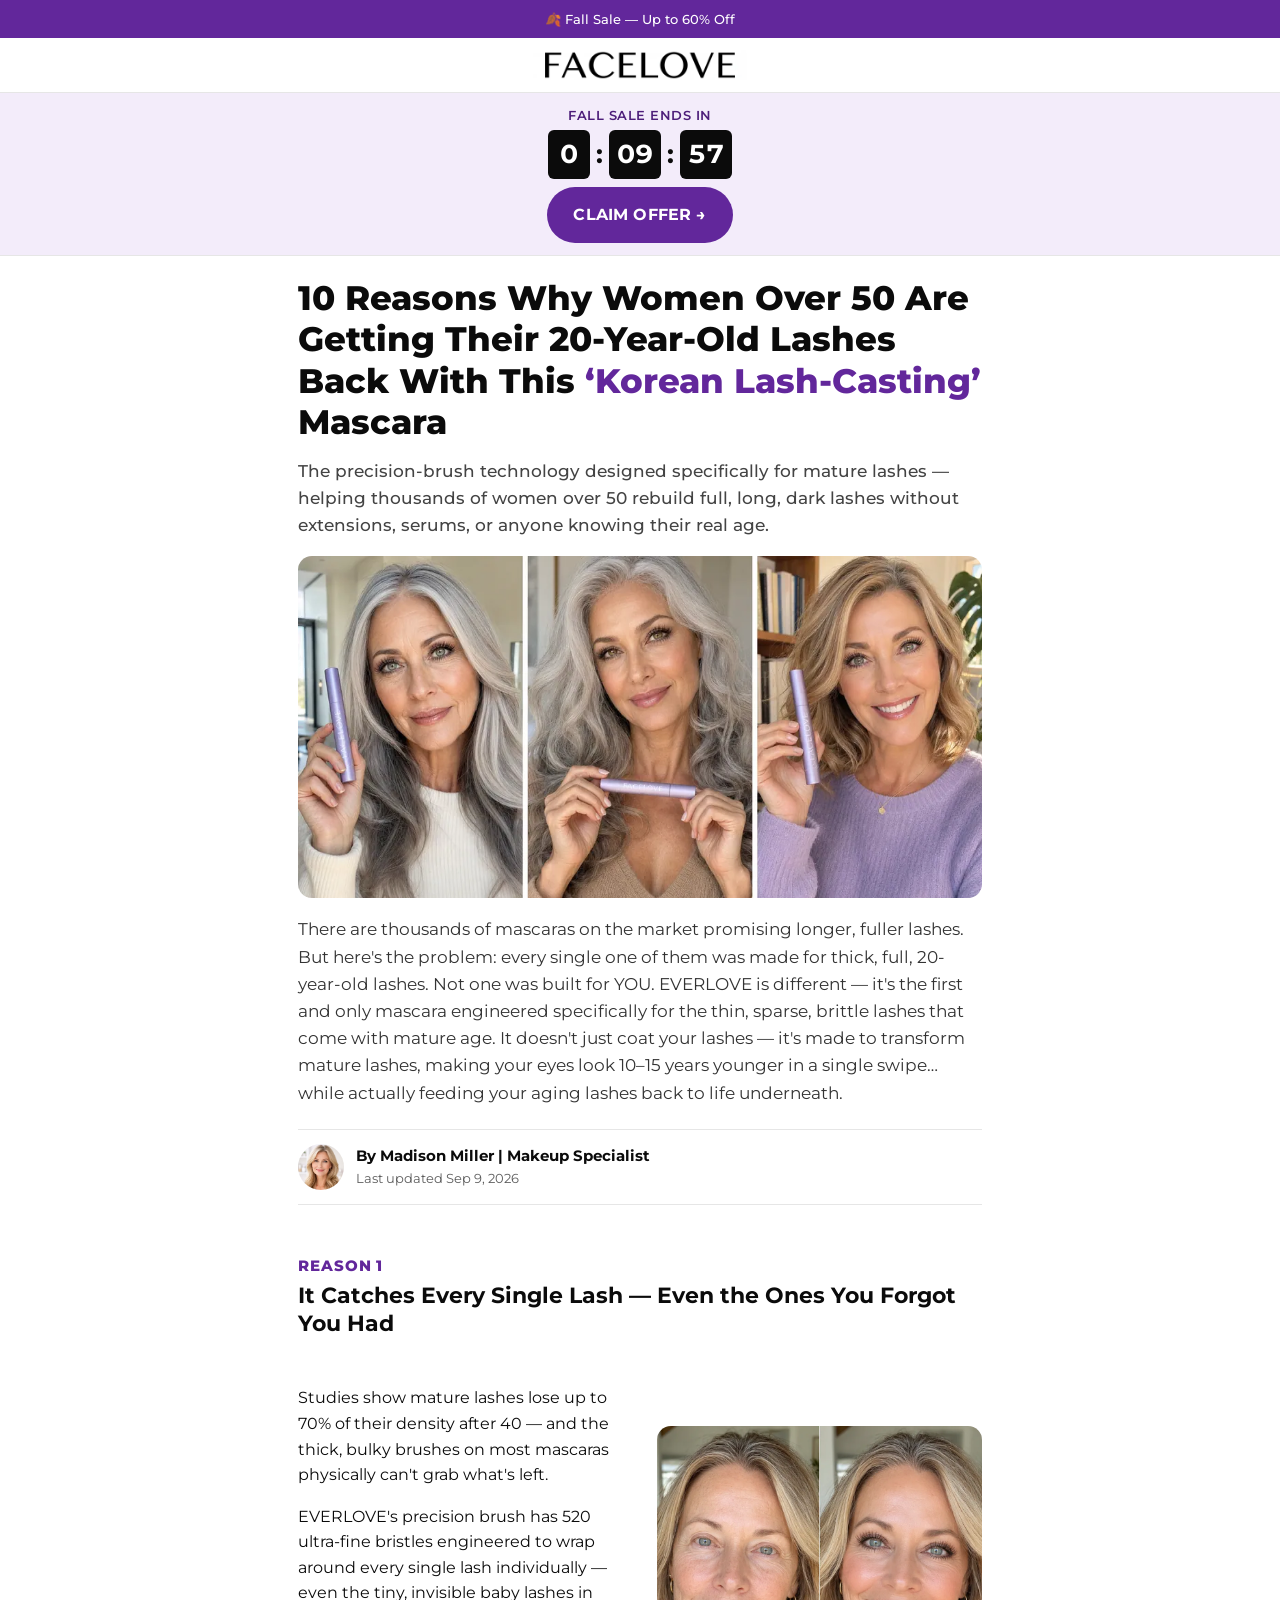
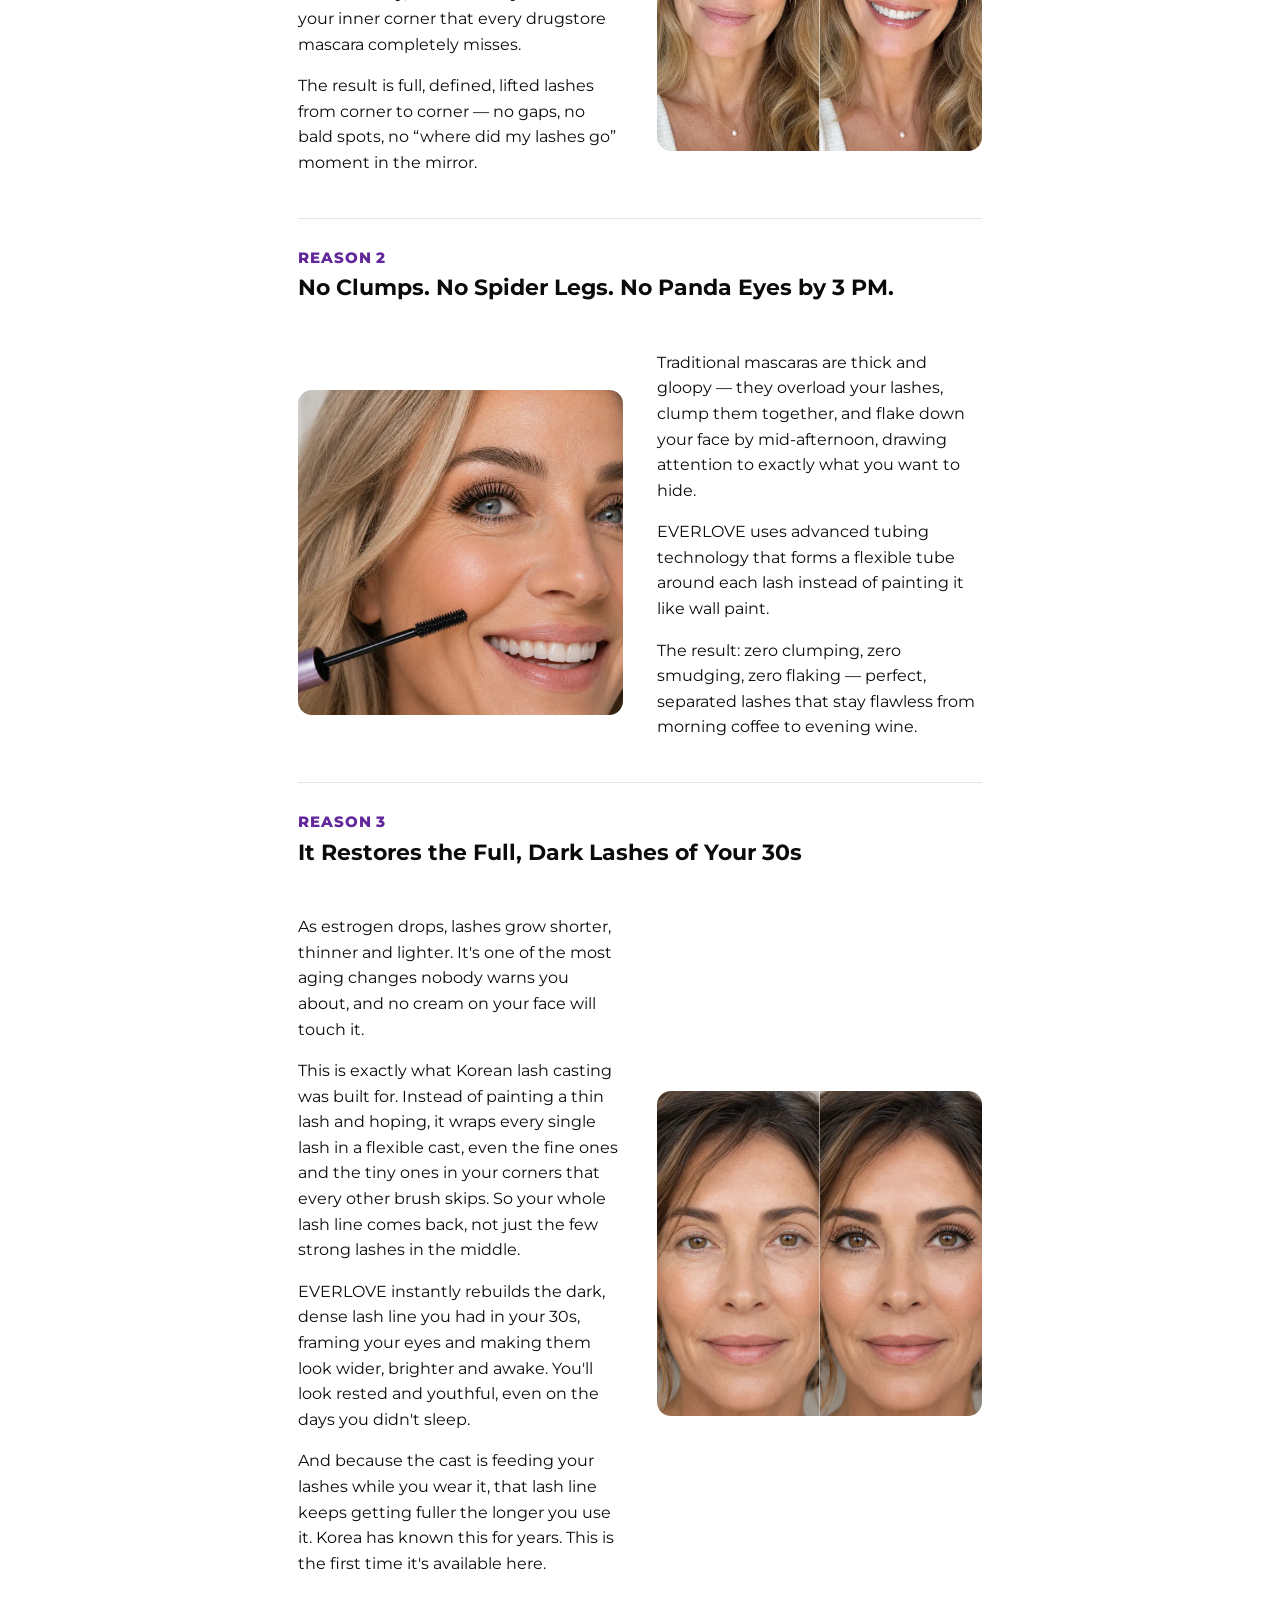
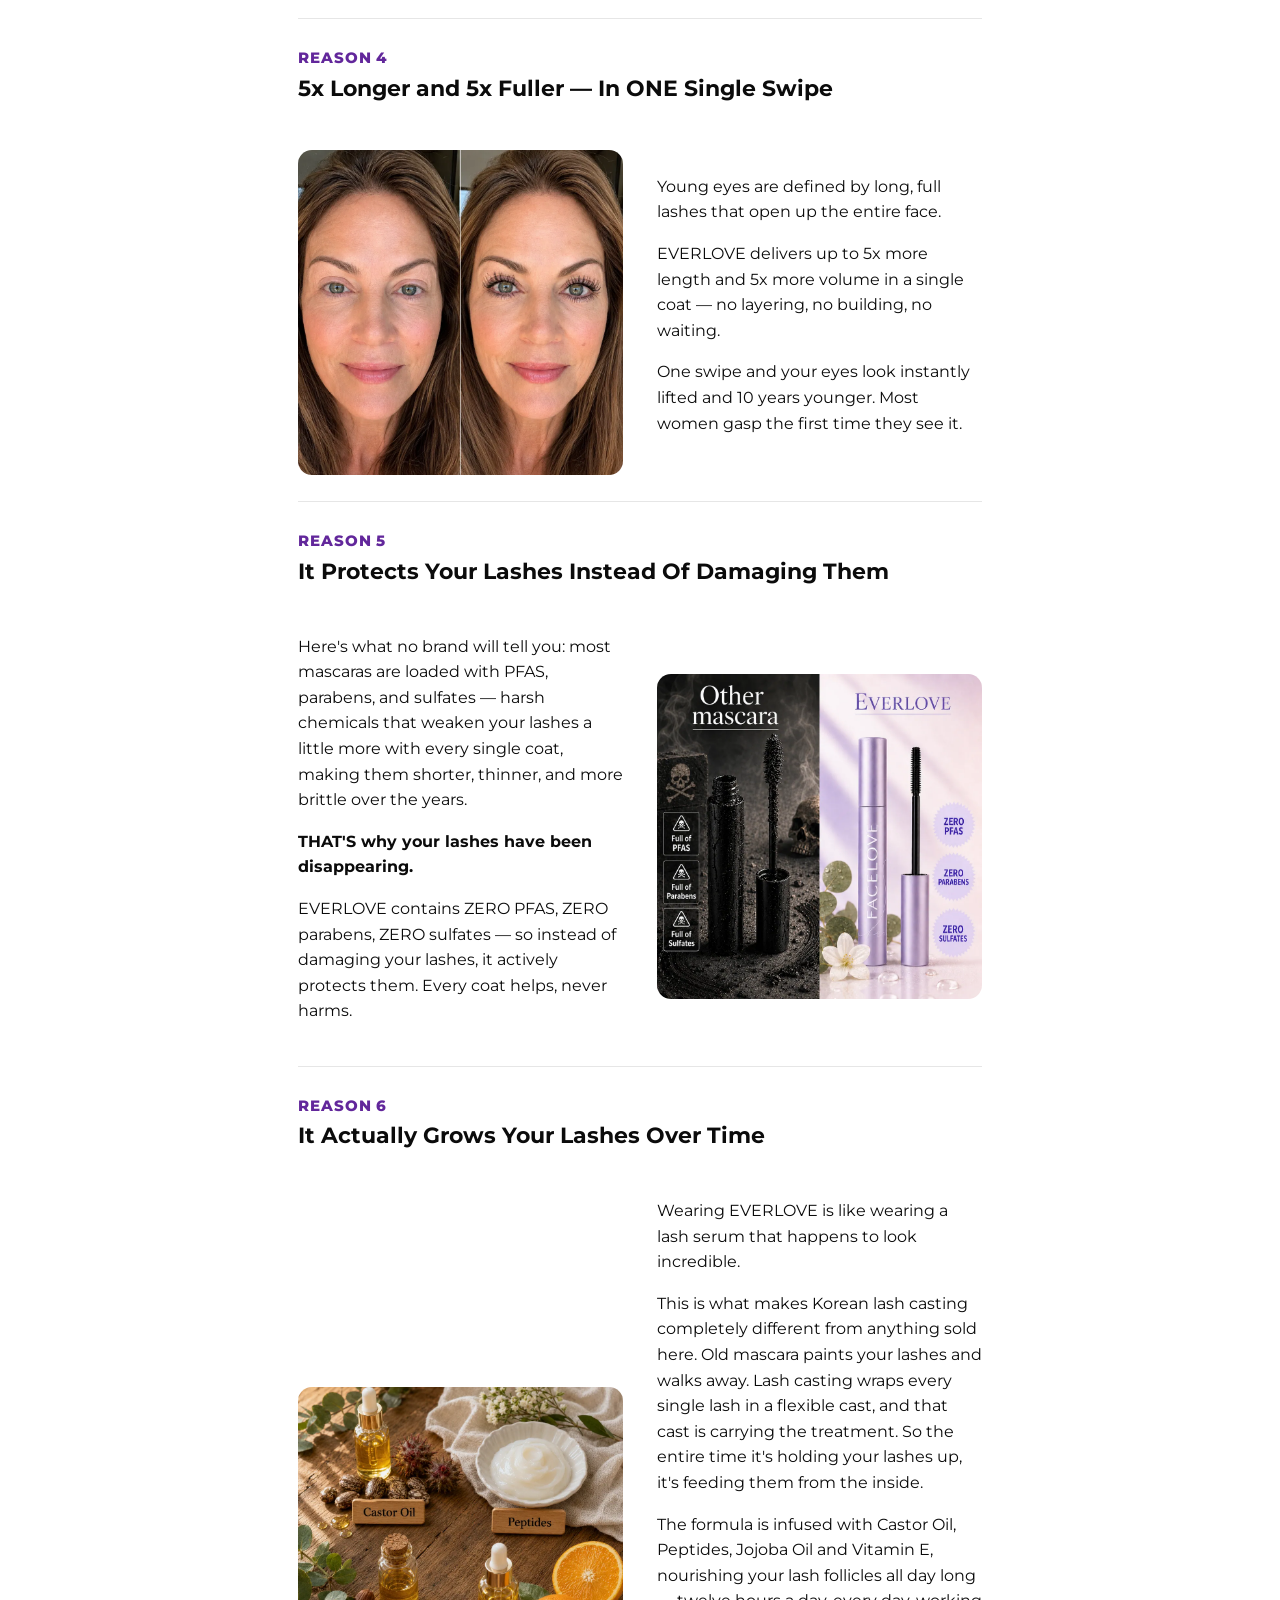
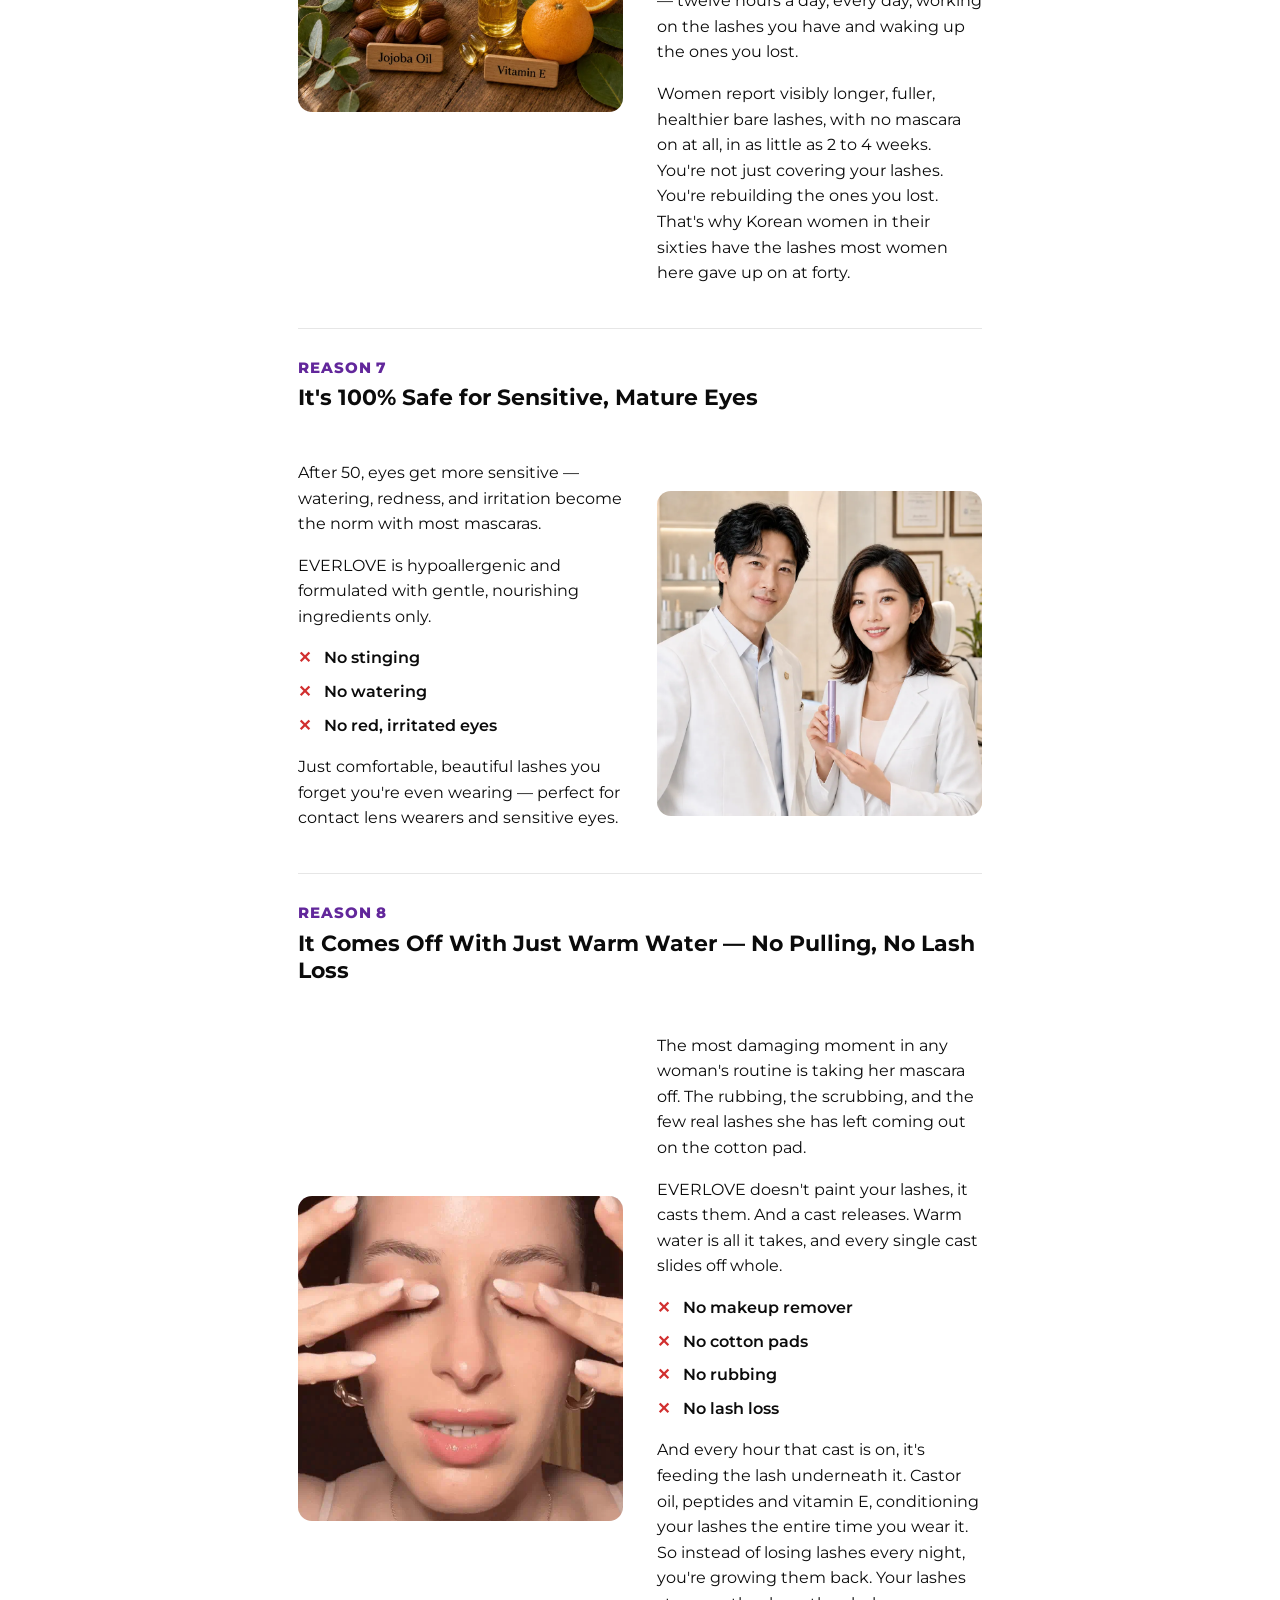
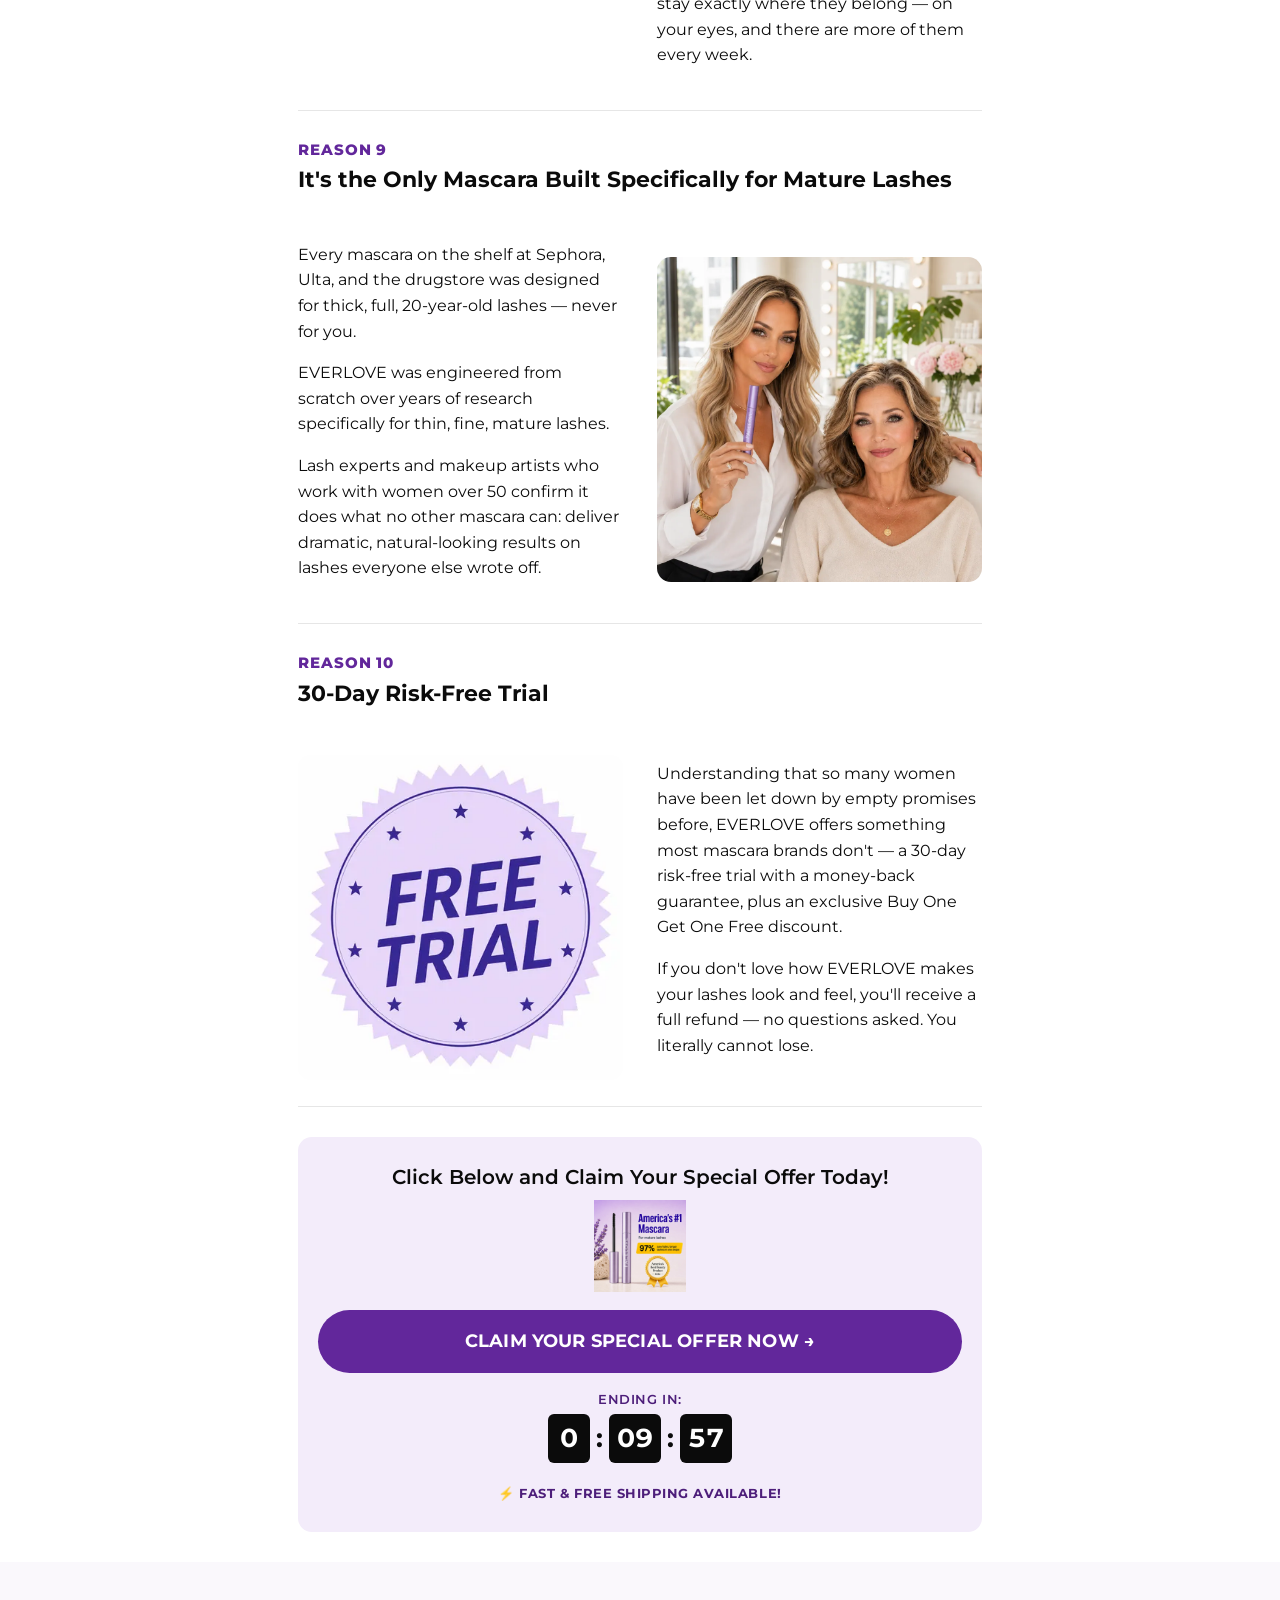
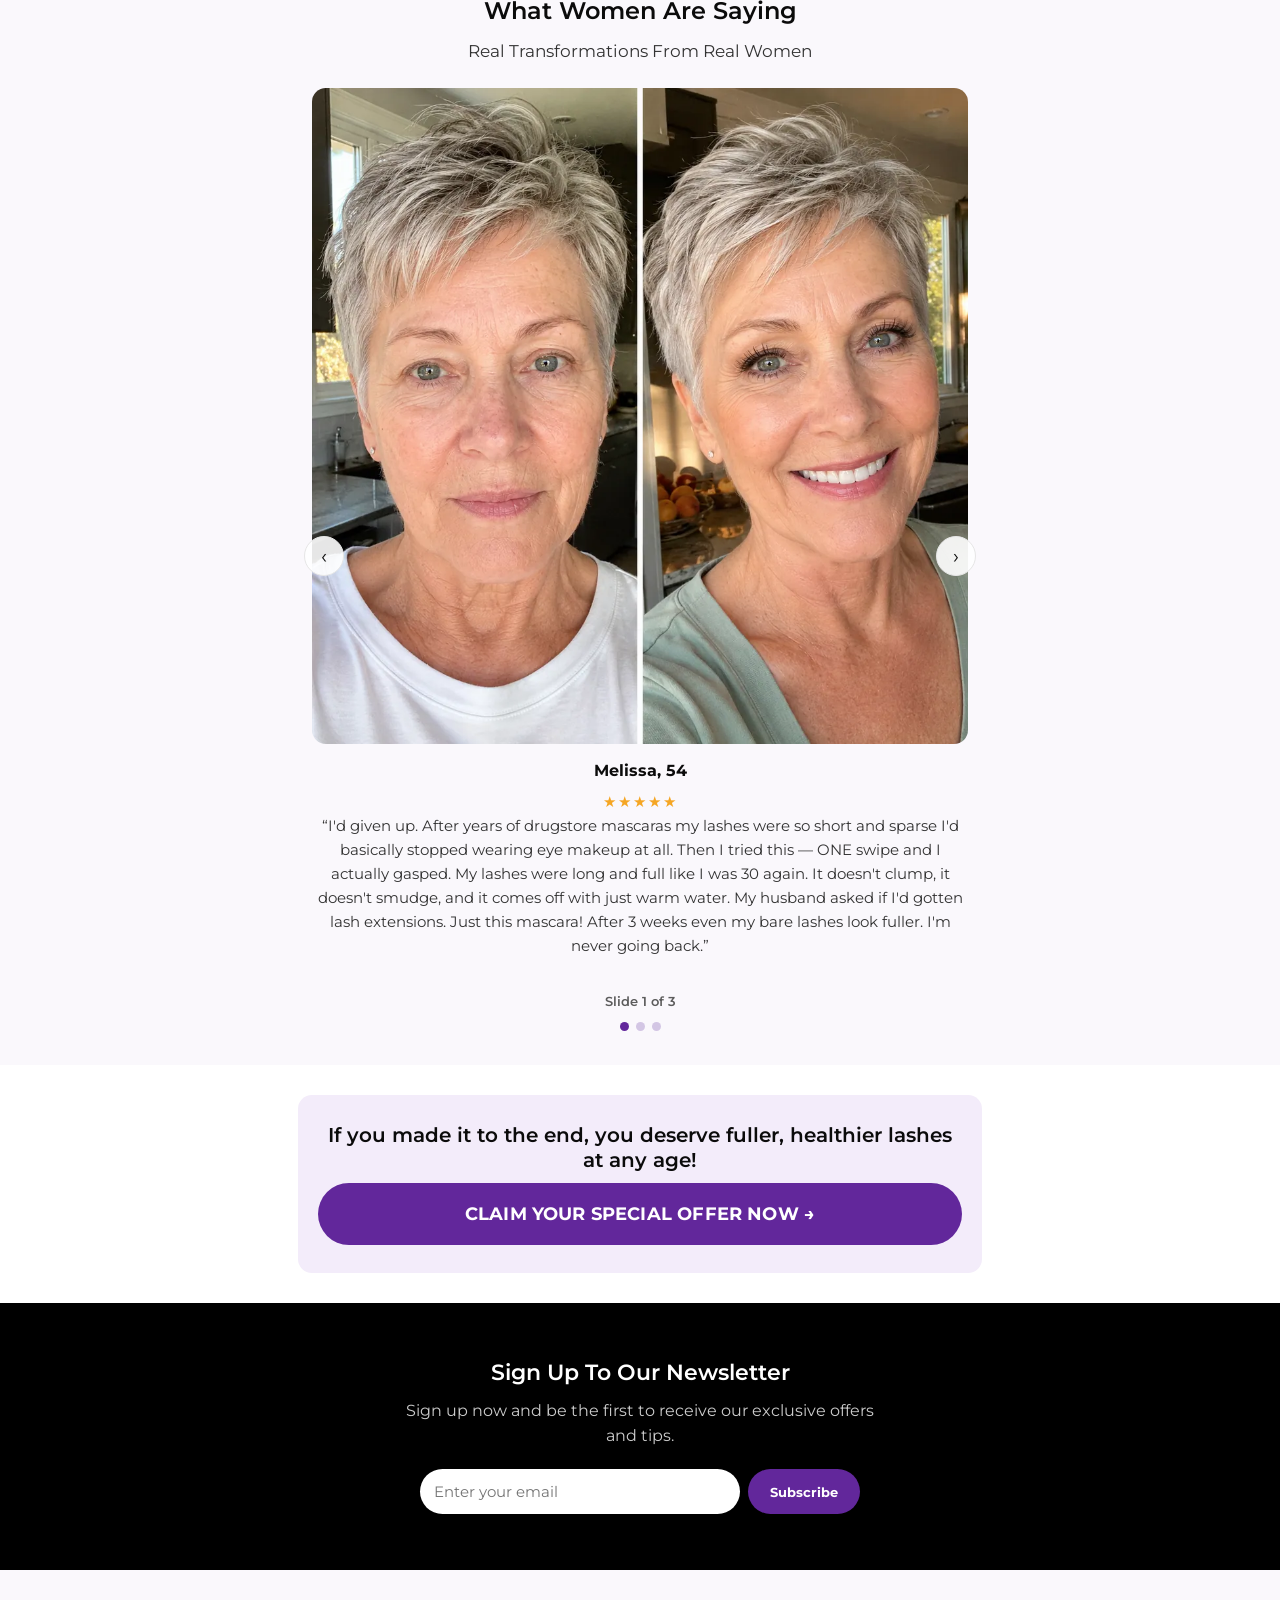
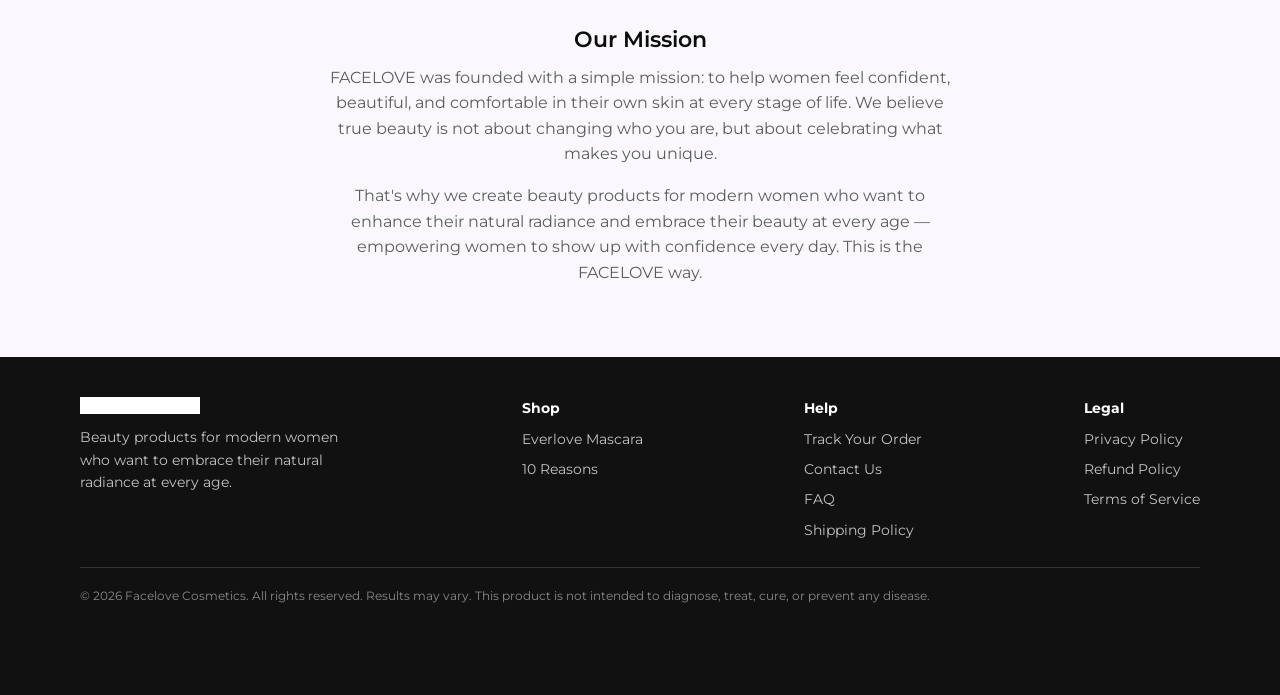
==== everlove/index.html @ 4c1f5742 "Everlove: static advertorial + sales page (Phase 1 & 2) 1:1 port of the Everlove Shopify/Replo pages" ====
<!DOCTYPE html>
<html lang="en">
<head>
  <meta charset="utf-8">
  <meta name="viewport" content="width=device-width, initial-scale=1">

  <!-- SEO (mirrored from source advertorial) -->
  <title>Everlove Mascara for Mature Eyelashes | Smudge-Proof Volume</title>
  <meta name="description" content="Lengthen and volumize thinning lashes with Everlove Mascara IronEye 2.0. Smudge-proof, hypoallergenic formula with a metal wand built for mature, sensitive eyes.">
  <link rel="canonical" href="https://florvae.com/everlove/">

  <!-- Open Graph -->
  <meta property="og:type" content="article">
  <meta property="og:title" content="10 Reasons Women Over 50 Are Getting Their 20-Year-Old Lashes Back">
  <meta property="og:description" content="The precision-brush mascara engineered specifically for thin, sparse, mature lashes.">
  <meta property="og:image" content="https://florvae.com/assets/everlove/adv-offer-tube.webp">
  <meta property="og:url" content="https://florvae.com/everlove/">

  <!-- PINTEREST_VERIFICATION -->

  <link rel="icon" href="/assets/everlove/logo.webp">
  <link rel="preconnect" href="https://fonts.googleapis.com">
  <link rel="preconnect" href="https://fonts.gstatic.com" crossorigin>
  <link href="https://fonts.googleapis.com/css2?family=Montserrat:wght@400;500;600;700;800&display=swap" rel="stylesheet">
  <link rel="stylesheet" href="/_shared/base.css">

  <!-- =============================================================
       SECTION: page-specific styles (advertorial)
       ============================================================= -->
  <style>
    .lead { font-size: 17px; color: #333; }
    .hero-title { font-size: 27px; font-weight: 800; line-height: 1.22; margin: 22px 0 14px; }
    .hero-title em { color: var(--accent); font-style: normal; }
    .hero-sub { font-size: 17px; color: #444; font-weight: 500; }
    .hero-img { border-radius: var(--radius-lg); overflow: hidden; margin: 4px 0 18px; }

    /* byline */
    .byline { display: flex; align-items: center; gap: 12px; padding: 14px 0; border-top: 1px solid var(--line); border-bottom: 1px solid var(--line); margin: 22px 0; }
    .byline img { width: 46px; height: 46px; border-radius: 50%; object-fit: cover; }
    .byline .name { font-weight: 700; font-size: 15px; }
    .byline .date { font-size: 13px; color: var(--muted); }

    /* reasons */
    .reason { padding: 26px 0; border-bottom: 1px solid var(--line); }
    .reason__num { display: inline-block; color: var(--accent); font-weight: 800; font-size: 15px; letter-spacing: .06em; }
    .reason h2 { font-size: 22px; font-weight: 700; margin: 4px 0 14px; }
    .reason__img { border-radius: var(--radius-lg); overflow: hidden; margin: 16px 0; }
    .reason__list { list-style: none; padding: 0; margin: 0 0 1em; }
    .reason__list li { position: relative; padding-left: 26px; margin-bottom: 8px; font-weight: 600; }
    .reason__list li::before { content: "✕"; position: absolute; left: 0; color: var(--sale); font-weight: 800; }
    .reason__list.pos li::before { content: "✓"; color: var(--accent); }

    /* mid + final CTA blocks */
    .cta-block { background: var(--accent-tint); border-radius: var(--radius-lg); text-align: center; padding: 28px 20px; margin: 30px 0; }
    .cta-block h3 { font-size: 20px; }
    .cta-block .ship { font-size: 13px; font-weight: 700; color: var(--accent-dark); letter-spacing: .04em; margin-top: 12px; }
    .seal-row { display: flex; gap: 14px; justify-content: center; align-items: center; flex-wrap: wrap; margin: 8px 0 18px; }
    .seal-row img { width: 92px; height: auto; }

    /* testimonials */
    .testi { background: var(--bg-soft); }
    .testi__card { padding: 6px 14px 8px; }
    .testi__card img { border-radius: var(--radius-lg); margin: 0 auto 14px; }
    .testi__name { font-weight: 700; font-size: 16px; margin-bottom: 6px; }
    .testi__quote { font-size: 15px; color: #333; }

    @media (min-width: 768px) {
      .hero-title { font-size: 34px; }
      .reason { display: grid; grid-template-columns: 1fr 1fr; gap: 34px; align-items: center; }
      .reason__media { order: 2; }
      .reason:nth-child(even) .reason__media { order: 0; }   /* alternate image side */
      .reason__img { margin: 0; }
      .reason__num, .reason h2 { grid-column: 1 / -1; }
      /* keep number+title full width above the two columns */
      .reason { grid-template-areas: "head head" "body media"; }
      .reason:nth-child(even) { grid-template-areas: "head head" "media body"; }
      .reason__head { grid-area: head; }
      .reason__body { grid-area: body; }
      .reason__media { grid-area: media; order: 0; }
    }
  </style>
</head>
<body data-countdown-minutes="10">

  <!-- SECTION: announcement bar -->
  <div class="announce">
    <div class="announce__track">
      <div class="announce__msg">🍂 Fall Sale — Up to 60% Off</div>
      <div class="announce__msg">🚚 Free shipping on every order!</div>
    </div>
  </div>

  <!-- SECTION: minimal header -->
  <header class="site-header">
    <div class="site-header__inner">
      <a class="site-header__logo" href="/everlove/" aria-label="Everlove home">
        <img src="/assets/everlove/logo.webp" alt="Facelove Cosmetics" width="120" height="30">
      </a>
    </div>
  </header>

  <!-- SECTION: offer bar (countdown + CTA) -->
  <div class="offerbar">
    <div class="offerbar__label">Fall Sale ends in</div>
    <div class="countdown" data-countdown aria-label="Offer countdown">
      <span data-cd="h">0</span><span class="sep">:</span><span data-cd="m">10</span><span class="sep">:</span><span data-cd="s">00</span>
    </div>
    <div><a class="btn btn--pulse" href="/everlove/buy/">CLAIM OFFER →</a></div>
  </div>

  <main class="container">

    <!-- SECTION: hero -->
    <h1 class="hero-title">10 Reasons Why Women Over 50 Are Getting Their 20-Year-Old Lashes Back With This <em>‘Korean Lash-Casting’</em> Mascara</h1>
    <p class="hero-sub">The precision-brush technology designed specifically for mature lashes — helping thousands of women over 50 rebuild full, long, dark lashes without extensions, serums, or anyone knowing their real age.</p>
    <div class="hero-img">
      <img src="/assets/everlove/adv-hero-collage.webp" alt="A collage of three smiling older women, each holding a purple tube of mascara." width="1000" height="500" fetchpriority="high">
    </div>

    <!-- SECTION: intro lead -->
    <p class="lead">There are thousands of mascaras on the market promising longer, fuller lashes. But here's the problem: every single one of them was made for thick, full, 20-year-old lashes. Not one was built for YOU. EVERLOVE is different — it's the first and only mascara engineered specifically for the thin, sparse, brittle lashes that come with mature age. It doesn't just coat your lashes — it's made to transform mature lashes, making your eyes look 10–15 years younger in a single swipe… while actually feeding your aging lashes back to life underneath.</p>

    <!-- SECTION: author byline -->
    <div class="byline">
      <img src="/assets/everlove/adv-author.webp" alt="Madison Miller, Makeup Specialist" width="46" height="46">
      <div>
        <div class="name">By Madison Miller | Makeup Specialist</div>
        <div class="date">Last updated Sep 9, 2026</div>
      </div>
    </div>

    <!-- SECTION: 10 reasons -->
    <div class="reasons">

      <!-- Reason 1 -->
      <article class="reason">
        <div class="reason__head">
          <span class="reason__num">REASON 1</span>
          <h2>It Catches Every Single Lash — Even the Ones You Forgot You Had</h2>
        </div>
        <div class="reason__body">
          <p>Studies show mature lashes lose up to 70% of their density after 40 — and the thick, bulky brushes on most mascaras physically can't grab what's left.</p>
          <p>EVERLOVE's precision brush has 520 ultra-fine bristles engineered to wrap around every single lash individually — even the tiny, invisible baby lashes in your inner corner that every drugstore mascara completely misses.</p>
          <p>The result is full, defined, lifted lashes from corner to corner — no gaps, no bald spots, no “where did my lashes go” moment in the mirror.</p>
        </div>
        <div class="reason__media"><div class="reason__img"><img loading="lazy" src="/assets/everlove/adv-r1.webp" alt="A side-by-side comparison of a woman before and after applying makeup." width="820" height="820"></div></div>
      </article>

      <!-- Reason 2 -->
      <article class="reason">
        <div class="reason__head">
          <span class="reason__num">REASON 2</span>
          <h2>No Clumps. No Spider Legs. No Panda Eyes by 3 PM.</h2>
        </div>
        <div class="reason__body">
          <p>Traditional mascaras are thick and gloopy — they overload your lashes, clump them together, and flake down your face by mid-afternoon, drawing attention to exactly what you want to hide.</p>
          <p>EVERLOVE uses advanced tubing technology that forms a flexible tube around each lash instead of painting it like wall paint.</p>
          <p>The result: zero clumping, zero smudging, zero flaking — perfect, separated lashes that stay flawless from morning coffee to evening wine.</p>
        </div>
        <div class="reason__media"><div class="reason__img"><img loading="lazy" src="/assets/everlove/adv-r2.webp" alt="A close-up of a smiling blonde woman with blue eyes holding a mascara wand near her cheek." width="820" height="820"></div></div>
      </article>

      <!-- Reason 3 -->
      <article class="reason">
        <div class="reason__head">
          <span class="reason__num">REASON 3</span>
          <h2>It Restores the Full, Dark Lashes of Your 30s</h2>
        </div>
        <div class="reason__body">
          <p>As estrogen drops, lashes grow shorter, thinner and lighter. It's one of the most aging changes nobody warns you about, and no cream on your face will touch it.</p>
          <p>This is exactly what Korean lash casting was built for. Instead of painting a thin lash and hoping, it wraps every single lash in a flexible cast, even the fine ones and the tiny ones in your corners that every other brush skips. So your whole lash line comes back, not just the few strong lashes in the middle.</p>
          <p>EVERLOVE instantly rebuilds the dark, dense lash line you had in your 30s, framing your eyes and making them look wider, brighter and awake. You'll look rested and youthful, even on the days you didn't sleep.</p>
          <p>And because the cast is feeding your lashes while you wear it, that lash line keeps getting fuller the longer you use it. Korea has known this for years. This is the first time it's available here.</p>
        </div>
        <div class="reason__media"><div class="reason__img"><img loading="lazy" src="/assets/everlove/adv-r3.webp" alt="A side-by-side comparison of a woman's face before and after applying false eyelashes." width="820" height="820"></div></div>
      </article>

      <!-- Reason 4 -->
      <article class="reason">
        <div class="reason__head">
          <span class="reason__num">REASON 4</span>
          <h2>5x Longer and 5x Fuller — In ONE Single Swipe</h2>
        </div>
        <div class="reason__body">
          <p>Young eyes are defined by long, full lashes that open up the entire face.</p>
          <p>EVERLOVE delivers up to 5x more length and 5x more volume in a single coat — no layering, no building, no waiting.</p>
          <p>One swipe and your eyes look instantly lifted and 10 years younger. Most women gasp the first time they see it.</p>
        </div>
        <div class="reason__media"><div class="reason__img"><img loading="lazy" src="/assets/everlove/adv-r4.webp" alt="A side-by-side comparison of a woman's face, showing the before and after effect of applying false eyelashes." width="820" height="820"></div></div>
      </article>

      <!-- Reason 5 -->
      <article class="reason">
        <div class="reason__head">
          <span class="reason__num">REASON 5</span>
          <h2>It Protects Your Lashes Instead Of Damaging Them</h2>
        </div>
        <div class="reason__body">
          <p>Here's what no brand will tell you: most mascaras are loaded with PFAS, parabens, and sulfates — harsh chemicals that weaken your lashes a little more with every single coat, making them shorter, thinner, and more brittle over the years.</p>
          <p><strong>THAT'S why your lashes have been disappearing.</strong></p>
          <p>EVERLOVE contains ZERO PFAS, ZERO parabens, ZERO sulfates — so instead of damaging your lashes, it actively protects them. Every coat helps, never harms.</p>
        </div>
        <div class="reason__media"><div class="reason__img"><img loading="lazy" src="/assets/everlove/adv-r5.webp" alt="A split-image ad comparing a mascara with skulls and poison symbols to one with flowers and water droplets." width="820" height="820"></div></div>
      </article>

      <!-- Reason 6 -->
      <article class="reason">
        <div class="reason__head">
          <span class="reason__num">REASON 6</span>
          <h2>It Actually Grows Your Lashes Over Time</h2>
        </div>
        <div class="reason__body">
          <p>Wearing EVERLOVE is like wearing a lash serum that happens to look incredible.</p>
          <p>This is what makes Korean lash casting completely different from anything sold here. Old mascara paints your lashes and walks away. Lash casting wraps every single lash in a flexible cast, and that cast is carrying the treatment. So the entire time it's holding your lashes up, it's feeding them from the inside.</p>
          <p>The formula is infused with Castor Oil, Peptides, Jojoba Oil and Vitamin E, nourishing your lash follicles all day long — twelve hours a day, every day, working on the lashes you have and waking up the ones you lost.</p>
          <p>Women report visibly longer, fuller, healthier bare lashes, with no mascara on at all, in as little as 2 to 4 weeks. You're not just covering your lashes. You're rebuilding the ones you lost. That's why Korean women in their sixties have the lashes most women here gave up on at forty.</p>
        </div>
        <div class="reason__media"><div class="reason__img"><img loading="lazy" src="/assets/everlove/adv-r6.webp" alt="A flat lay of skincare ingredients like castor oil, jojoba oil, and vitamin E on a wooden surface." width="820" height="820"></div></div>
      </article>

      <!-- Reason 7 -->
      <article class="reason">
        <div class="reason__head">
          <span class="reason__num">REASON 7</span>
          <h2>It's 100% Safe for Sensitive, Mature Eyes</h2>
        </div>
        <div class="reason__body">
          <p>After 50, eyes get more sensitive — watering, redness, and irritation become the norm with most mascaras.</p>
          <p>EVERLOVE is hypoallergenic and formulated with gentle, nourishing ingredients only.</p>
          <ul class="reason__list">
            <li>No stinging</li>
            <li>No watering</li>
            <li>No red, irritated eyes</li>
          </ul>
          <p>Just comfortable, beautiful lashes you forget you're even wearing — perfect for contact lens wearers and sensitive eyes.</p>
        </div>
        <div class="reason__media"><div class="reason__img"><img loading="lazy" src="/assets/everlove/adv-r7.webp" alt="A man and a woman in white jackets stand in a professional setting, with the woman holding a cosmetic product." width="820" height="820"></div></div>
      </article>

      <!-- Reason 8 -->
      <article class="reason">
        <div class="reason__head">
          <span class="reason__num">REASON 8</span>
          <h2>It Comes Off With Just Warm Water — No Pulling, No Lash Loss</h2>
        </div>
        <div class="reason__body">
          <p>The most damaging moment in any woman's routine is taking her mascara off. The rubbing, the scrubbing, and the few real lashes she has left coming out on the cotton pad.</p>
          <p>EVERLOVE doesn't paint your lashes, it casts them. And a cast releases. Warm water is all it takes, and every single cast slides off whole.</p>
          <ul class="reason__list">
            <li>No makeup remover</li>
            <li>No cotton pads</li>
            <li>No rubbing</li>
            <li>No lash loss</li>
          </ul>
          <p>And every hour that cast is on, it's feeding the lash underneath it. Castor oil, peptides and vitamin E, conditioning your lashes the entire time you wear it. So instead of losing lashes every night, you're growing them back. Your lashes stay exactly where they belong — on your eyes, and there are more of them every week.</p>
        </div>
        <div class="reason__media"><div class="reason__img"><img loading="lazy" src="/assets/everlove/adv-r8.webp" alt="Reason 8 Animation" width="600" height="600"></div></div>
      </article>

      <!-- Reason 9 -->
      <article class="reason">
        <div class="reason__head">
          <span class="reason__num">REASON 9</span>
          <h2>It's the Only Mascara Built Specifically for Mature Lashes</h2>
        </div>
        <div class="reason__body">
          <p>Every mascara on the shelf at Sephora, Ulta, and the drugstore was designed for thick, full, 20-year-old lashes — never for you.</p>
          <p>EVERLOVE was engineered from scratch over years of research specifically for thin, fine, mature lashes.</p>
          <p>Lash experts and makeup artists who work with women over 50 confirm it does what no other mascara can: deliver dramatic, natural-looking results on lashes everyone else wrote off.</p>
        </div>
        <div class="reason__media"><div class="reason__img"><img loading="lazy" src="/assets/everlove/adv-r9.webp" alt="A woman in a white shirt holds a purple mascara tube while standing next to a seated woman." width="820" height="820"></div></div>
      </article>

      <!-- Reason 10 -->
      <article class="reason">
        <div class="reason__head">
          <span class="reason__num">REASON 10</span>
          <h2>30-Day Risk-Free Trial</h2>
        </div>
        <div class="reason__body">
          <p>Understanding that so many women have been let down by empty promises before, EVERLOVE offers something most mascara brands don't — a 30-day risk-free trial with a money-back guarantee, plus an exclusive Buy One Get One Free discount.</p>
          <p>If you don't love how EVERLOVE makes your lashes look and feel, you'll receive a full refund — no questions asked. You literally cannot lose.</p>
        </div>
        <div class="reason__media"><div class="reason__img"><img loading="lazy" src="/assets/everlove/adv-seal-freetrial.webp" alt="A purple, circular seal with a serrated edge, reading 'FREE TRIAL' in blue letters surrounded by stars." width="440" height="440"></div></div>
      </article>

    </div>

    <!-- SECTION: mid CTA + countdown -->
    <div class="cta-block">
      <h3>Click Below and Claim Your Special Offer Today!</h3>
      <div class="seal-row">
        <img loading="lazy" src="/assets/everlove/adv-offer-tube.webp" alt="An advertisement for Everlove mascara, showing the product tube next to lavender and an award seal." width="240">
      </div>
      <a class="btn btn--lg btn--block btn--pulse" href="/everlove/buy/">CLAIM YOUR SPECIAL OFFER NOW →</a>
      <div class="offerbar__label" style="margin-top:16px">Ending In:</div>
      <div class="countdown" data-countdown>
        <span data-cd="h">0</span><span class="sep">:</span><span data-cd="m">10</span><span class="sep">:</span><span data-cd="s">00</span>
      </div>
      <div class="ship">⚡ FAST &amp; FREE SHIPPING AVAILABLE!</div>
    </div>

  </main>

  <!-- SECTION: testimonials -->
  <section class="section testi">
    <div class="container center">
      <h2>What Women Are Saying</h2>
      <p class="lead">Real Transformations From Real Women</p>
      <div class="slider" data-slider>
        <div class="slider__viewport">
          <div class="slider__track" data-track>
            <div data-slide>
              <div class="testi__card">
                <img loading="lazy" src="/assets/everlove/adv-testi-1.webp" alt="A side-by-side before and after image of a woman with short gray hair applying makeup." width="820" height="820">
                <div class="testi__name">Melissa, 54</div>
                <div class="stars">★★★★★</div>
                <p class="testi__quote">“I'd given up. After years of drugstore mascaras my lashes were so short and sparse I'd basically stopped wearing eye makeup at all. Then I tried this — ONE swipe and I actually gasped. My lashes were long and full like I was 30 again. It doesn't clump, it doesn't smudge, and it comes off with just warm water. My husband asked if I'd gotten lash extensions. Just this mascara! After 3 weeks even my bare lashes look fuller. I'm never going back.”</p>
              </div>
            </div>
            <div data-slide>
              <div class="testi__card">
                <img loading="lazy" src="/assets/everlove/adv-testi-2.webp" alt="A side-by-side comparison showing a woman's face before and after applying makeup." width="820" height="820">
                <div class="testi__name">Karen, 56</div>
                <div class="stars">★★★★★</div>
                <p class="testi__quote">“My eyes water at everything and I wear contacts, so most mascaras are a nightmare — stinging, smudging, panda eyes by lunch. This one is completely different. Zero irritation, zero smudging, and it stays perfect all day. What shocked me is the brush actually grabs the tiny lashes in the corners that every other mascara skipped. For the first time in years my eyes look open and awake in photos instead of tired. My adult daughter borrowed it and said, ‘Mom, you've been holding out on me!’”</p>
              </div>
            </div>
            <div data-slide>
              <div class="testi__card">
                <img loading="lazy" src="/assets/everlove/adv-testi-3.webp" alt="A side-by-side comparison of a woman's face before and after applying makeup." width="820" height="820">
                <div class="testi__name">Christine, 46</div>
                <div class="stars">★★★★★</div>
                <p class="testi__quote">“After my divorce I felt invisible for two years. I ran into my ex and his new girlfriend wearing this — and SHE asked what I was using on my lashes because my eyes looked ‘amazing.’ He texted me that night saying the same thing. This mascara gave me my power back. No clumps, no flaking, no wrong-mascara struggle — just full, lifted, natural lashes that make me look 10 years younger. I haven't felt this confident in years.”</p>
              </div>
            </div>
          </div>
        </div>
        <button class="slider__nav slider__nav--prev" data-prev aria-label="Previous">‹</button>
        <button class="slider__nav slider__nav--next" data-next aria-label="Next">›</button>
        <div class="slider__counter" data-counter>Slide 1 of 3</div>
        <div class="slider__dots" data-dots></div>
      </div>
    </div>
  </section>

  <!-- SECTION: final CTA -->
  <div class="container">
    <div class="cta-block">
      <h3>If you made it to the end, you deserve fuller, healthier lashes at any age!</h3>
      <a class="btn btn--lg btn--block btn--pulse" href="/everlove/buy/">CLAIM YOUR SPECIAL OFFER NOW →</a>
    </div>
  </div>

  <!-- SECTION: newsletter -->
  <section class="newsletter">
    <h3>Sign Up To Our Newsletter</h3>
    <p>Sign up now and be the first to receive our exclusive offers and tips.</p>
    <form onsubmit="return false;">
      <input type="email" placeholder="Enter your email" aria-label="Email address" required>
      <button type="submit">Subscribe</button>
    </form>
  </section>

  <!-- SECTION: our mission -->
  <section class="mission">
    <h3>Our Mission</h3>
    <p>FACELOVE was founded with a simple mission: to help women feel confident, beautiful, and comfortable in their own skin at every stage of life. We believe true beauty is not about changing who you are, but about celebrating what makes you unique.</p>
    <p>That's why we create beauty products for modern women who want to enhance their natural radiance and embrace their beauty at every age — empowering women to show up with confidence every day. This is the FACELOVE way.</p>
  </section>

  <!-- SECTION: footer -->
  <footer class="site-footer">
    <div class="site-footer__inner">
      <div>
        <img src="/assets/everlove/logo.webp" alt="Facelove Cosmetics" width="120" style="filter:brightness(0) invert(1);margin-bottom:12px">
        <p style="max-width:280px">Beauty products for modern women who want to embrace their natural radiance at every age.</p>
      </div>
      <nav aria-label="Shop">
        <strong style="color:#fff">Shop</strong>
        <a href="/everlove/buy/">Everlove Mascara</a>
        <a href="/everlove/">10 Reasons</a>
      </nav>
      <nav aria-label="Help">
        <strong style="color:#fff">Help</strong>
        <a href="#">Track Your Order</a>
        <a href="#">Contact Us</a>
        <a href="#">FAQ</a>
        <a href="#">Shipping Policy</a>
      </nav>
      <nav aria-label="Legal">
        <strong style="color:#fff">Legal</strong>
        <a href="#">Privacy Policy</a>
        <a href="#">Refund Policy</a>
        <a href="#">Terms of Service</a>
      </nav>
      <div class="site-footer__legal">© 2026 Facelove Cosmetics. All rights reserved. Results may vary. This product is not intended to diagnose, treat, cure, or prevent any disease.</div>
    </div>
  </footer>

  <!-- SECTION: sticky mobile CTA -->
  <div class="sticky-cta">
    <a class="btn btn--block" href="/everlove/buy/">CLAIM YOUR OFFER — 60% OFF →</a>
  </div>

  <script src="/_shared/countdown.js" defer></script>
  <script src="/_shared/slider.js" defer></script>
  <!-- ANALYTICS -->
</body>
</html>
---- _shared/base.css ----
/* =============================================================
   base.css  —  shared reset + design tokens + common components
   Reused by every brand page under this domain.
   Brand accent + fonts mirror the Everlove / Facelove source.
   ============================================================= */

/* ---- Design tokens ---- */
:root {
  --accent: #62279B;          /* Everlove purple */
  --accent-dark: #4d1e7a;
  --accent-tint: #f3ecfa;
  --ink: #0b0b0b;             /* body + heading text */
  --muted: #5c5c5c;
  --line: #e6e6e6;
  --bg: #ffffff;
  --bg-soft: #faf8fc;
  --sale: #d12f2f;           /* discount red */
  --star: #f5a623;
  --radius: 8px;
  --radius-lg: 14px;
  --maxw: 720px;             /* single-column advertorial width */
  --maxw-wide: 1120px;       /* sales-page width */
  --font: 'Montserrat', -apple-system, BlinkMacSystemFont, 'Segoe UI', Roboto, Helvetica, Arial, sans-serif;
}

/* ---- Reset ---- */
*, *::before, *::after { box-sizing: border-box; }
html { -webkit-text-size-adjust: 100%; scroll-behavior: smooth; }
body {
  margin: 0;
  font-family: var(--font);
  color: var(--ink);
  background: var(--bg);
  line-height: 1.6;
  font-size: 16px;
}
img { max-width: 100%; height: auto; display: block; }
a { color: inherit; text-decoration: none; }
h1, h2, h3, h4 { font-weight: 600; line-height: 1.25; margin: 0 0 .5em; color: var(--ink); }
p { margin: 0 0 1em; }
button { font-family: inherit; cursor: pointer; }

/* ---- Layout helpers ---- */
.container { width: 100%; max-width: var(--maxw); margin: 0 auto; padding: 0 18px; }
.container--wide { max-width: var(--maxw-wide); }
.section { padding: 34px 0; }
.center { text-align: center; }

/* ---- Announcement bar (rotating messages) ---- */
.announce {
  background: var(--accent);
  color: #fff;
  font-size: 13px;
  font-weight: 500;
  text-align: center;
  overflow: hidden;
  height: 38px;
}
.announce__track { display: flex; height: 100%; }
.announce__msg {
  min-width: 100%;
  display: flex; align-items: center; justify-content: center;
  gap: 8px;
  animation: announce 8s linear infinite;
}
.announce__msg:nth-child(2) { animation-delay: 4s; }
@keyframes announce {
  0%, 45% { opacity: 1; }
  50%, 95% { opacity: 0; }
  100% { opacity: 1; }
}

/* ---- Minimal header ---- */
.site-header {
  border-bottom: 1px solid var(--line);
  background: #fff;
  position: sticky; top: 0; z-index: 40;
}
.site-header__inner {
  display: flex; align-items: center; justify-content: center;
  padding: 12px 18px; position: relative;
}
.site-header__logo img { height: 30px; width: auto; }
.site-header__back {
  position: absolute; left: 18px; top: 50%; transform: translateY(-50%);
  font-size: 20px; color: var(--ink);
}

/* ---- Countdown / offer bar ---- */
.offerbar {
  background: var(--accent-tint);
  border-bottom: 1px solid var(--line);
  text-align: center;
  padding: 12px 18px;
}
.offerbar__label { font-size: 13px; font-weight: 600; letter-spacing: .04em; text-transform: uppercase; color: var(--accent-dark); }
.countdown {
  display: inline-flex; align-items: center; gap: 6px;
  font-variant-numeric: tabular-nums;
  font-weight: 700; font-size: 26px; color: var(--ink);
  margin: 4px 0 8px;
}
.countdown span[data-cd] {
  background: var(--ink); color: #fff; border-radius: 6px;
  padding: 4px 8px; min-width: 42px; display: inline-block; text-align: center;
}
.countdown .sep { color: var(--ink); font-weight: 700; }

/* ---- Buttons ---- */
.btn {
  display: inline-block; text-align: center;
  background: var(--accent); color: #fff;
  font-weight: 700; font-size: 16px;
  padding: 15px 26px; border: none; border-radius: 999px;
  transition: background .15s ease, transform .05s ease;
  letter-spacing: .01em;
}
.btn:hover { background: var(--accent-dark); }
.btn:active { transform: translateY(1px); }
.btn--block { display: block; width: 100%; }
.btn--lg { font-size: 18px; padding: 17px 30px; }
.btn--pulse { animation: pulse 1.8s ease-in-out infinite; }
@keyframes pulse {
  0%, 100% { box-shadow: 0 0 0 0 rgba(98,39,155,.35); }
  50% { box-shadow: 0 0 0 12px rgba(98,39,155,0); }
}

/* ---- Sticky mobile CTA ---- */
.sticky-cta {
  position: fixed; left: 0; right: 0; bottom: 0; z-index: 60;
  background: #fff; border-top: 1px solid var(--line);
  padding: 10px 14px; display: none;
  box-shadow: 0 -6px 18px rgba(0,0,0,.08);
}
.sticky-cta .btn { padding: 13px; font-size: 16px; }
@media (max-width: 767px) { .sticky-cta { display: block; } body { padding-bottom: 74px; } }

/* ---- Testimonial / content slider ---- */
.slider { position: relative; overflow: hidden; }
.slider__viewport { overflow: hidden; }
.slider__track { display: flex; transition: transform .35s ease; }
.slider__track > [data-slide] { min-width: 100%; }
.slider__nav {
  position: absolute; top: 50%; transform: translateY(-50%);
  width: 40px; height: 40px; border-radius: 50%;
  background: rgba(255,255,255,.9); border: 1px solid var(--line);
  font-size: 20px; color: var(--ink); display: flex; align-items: center; justify-content: center;
  z-index: 3;
}
.slider__nav--prev { left: 6px; }
.slider__nav--next { right: 6px; }
.slider__counter { text-align: center; font-size: 13px; color: var(--muted); margin-top: 10px; font-weight: 600; }
.slider__dots { display: flex; gap: 7px; justify-content: center; margin-top: 10px; }
.slider__dot { width: 9px; height: 9px; border-radius: 50%; border: none; background: #d3c6e4; padding: 0; }
.slider__dot.is-active { background: var(--accent); }

/* ---- Star rating ---- */
.stars { color: var(--star); letter-spacing: 2px; font-size: 15px; }

/* ---- Newsletter ---- */
.newsletter { background: #000; color: #fff; text-align: center; padding: 56px 18px; }
.newsletter h3 { color: #fff; font-size: 22px; }
.newsletter p { color: rgba(255,255,255,.8); max-width: 480px; margin: 0 auto 20px; }
.newsletter form { display: flex; gap: 8px; max-width: 440px; margin: 0 auto; flex-wrap: wrap; }
.newsletter input {
  flex: 1 1 200px; padding: 13px 14px; border-radius: 999px; border: none;
  font-family: inherit; font-size: 15px;
}
.newsletter button { border-radius: 999px; background: var(--accent); color: #fff; border: none; padding: 13px 22px; font-weight: 700; }

/* ---- Mission ---- */
.mission { background: var(--bg-soft); text-align: center; padding: 56px 18px; }
.mission h3 { font-size: 22px; }
.mission p { max-width: 620px; margin: 0 auto 1em; color: var(--muted); }

/* ---- Footer ---- */
.site-footer { background: #111; color: rgba(255,255,255,.75); padding: 40px 18px 90px; font-size: 14px; }
.site-footer__inner { max-width: var(--maxw-wide); margin: 0 auto; display: flex; flex-wrap: wrap; gap: 26px 48px; justify-content: space-between; }
.site-footer a { color: rgba(255,255,255,.75); }
.site-footer a:hover { color: #fff; }
.site-footer nav { display: flex; flex-direction: column; gap: 8px; }
.site-footer__legal { width: 100%; border-top: 1px solid rgba(255,255,255,.15); padding-top: 18px; font-size: 12px; color: rgba(255,255,255,.5); }

/* ---- Utility ---- */
.pill { display: inline-block; background: var(--sale); color: #fff; font-weight: 700; font-size: 12px; padding: 3px 10px; border-radius: 999px; }
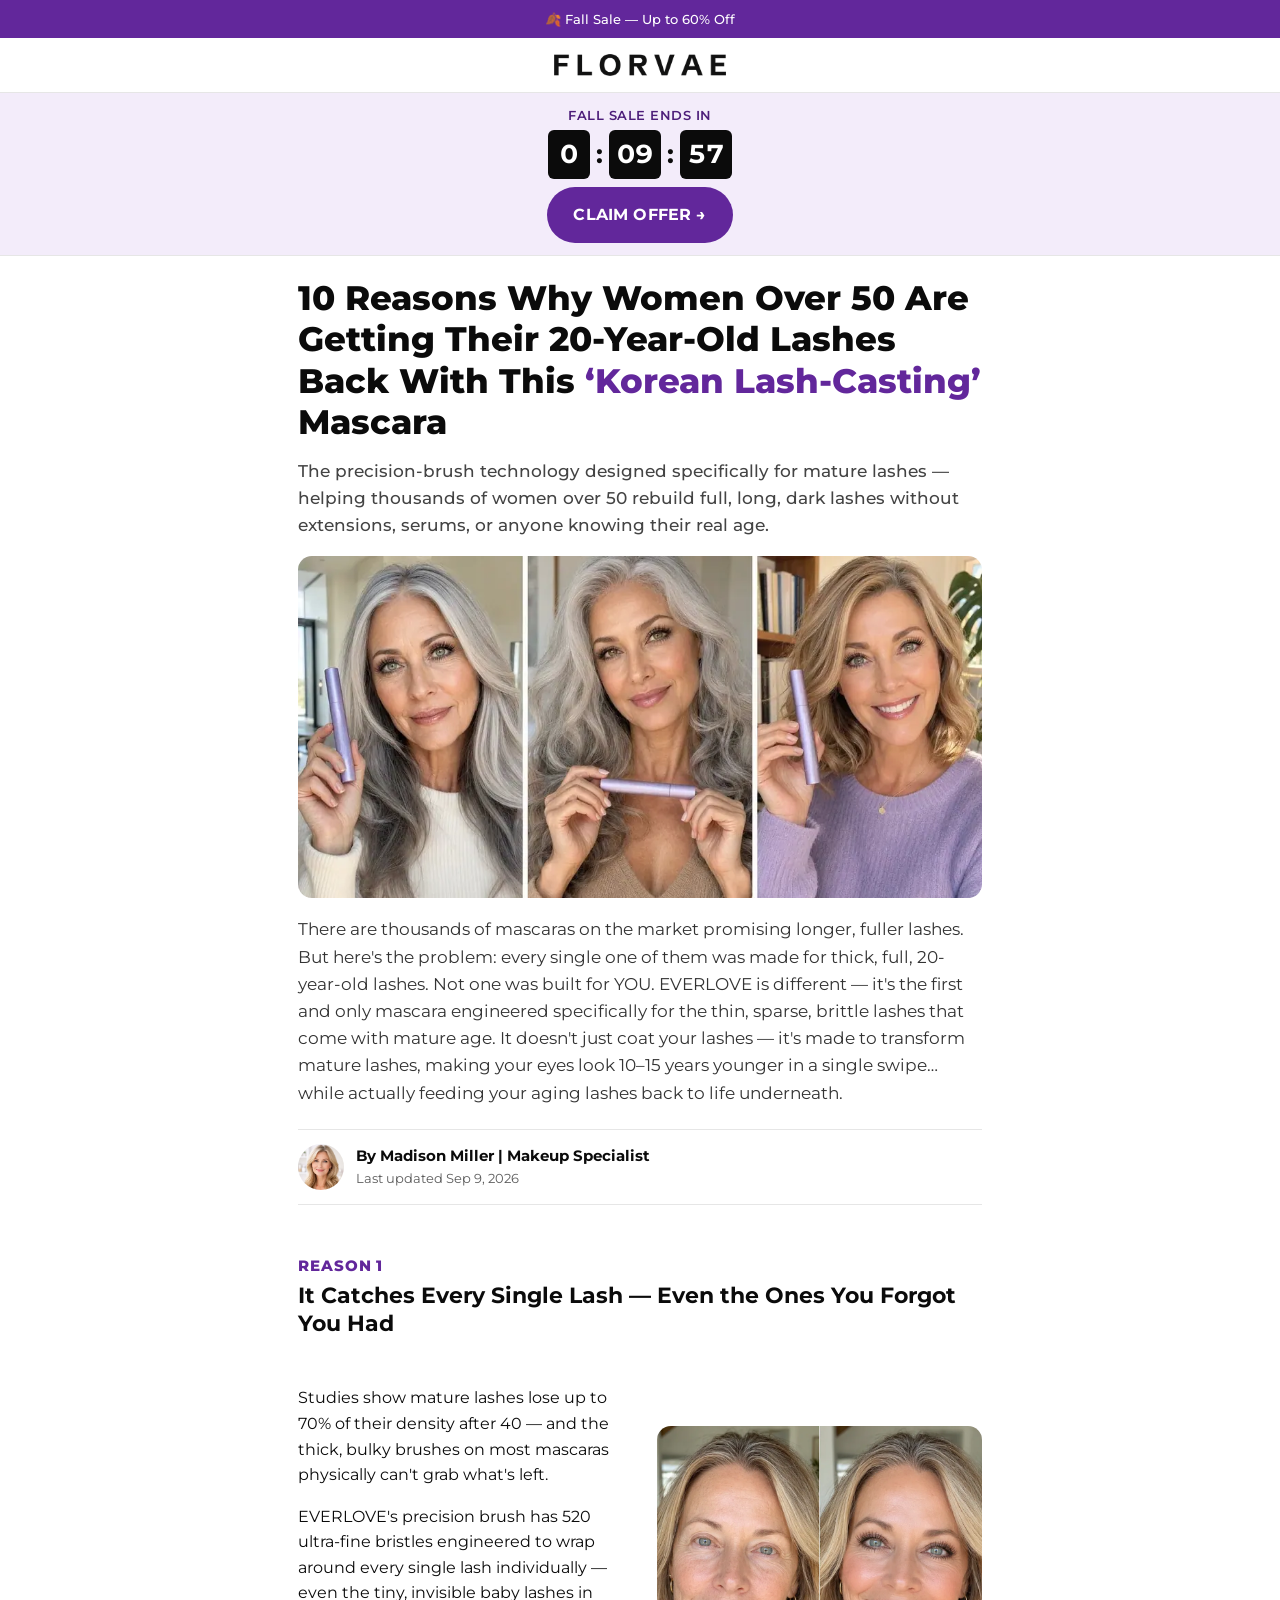
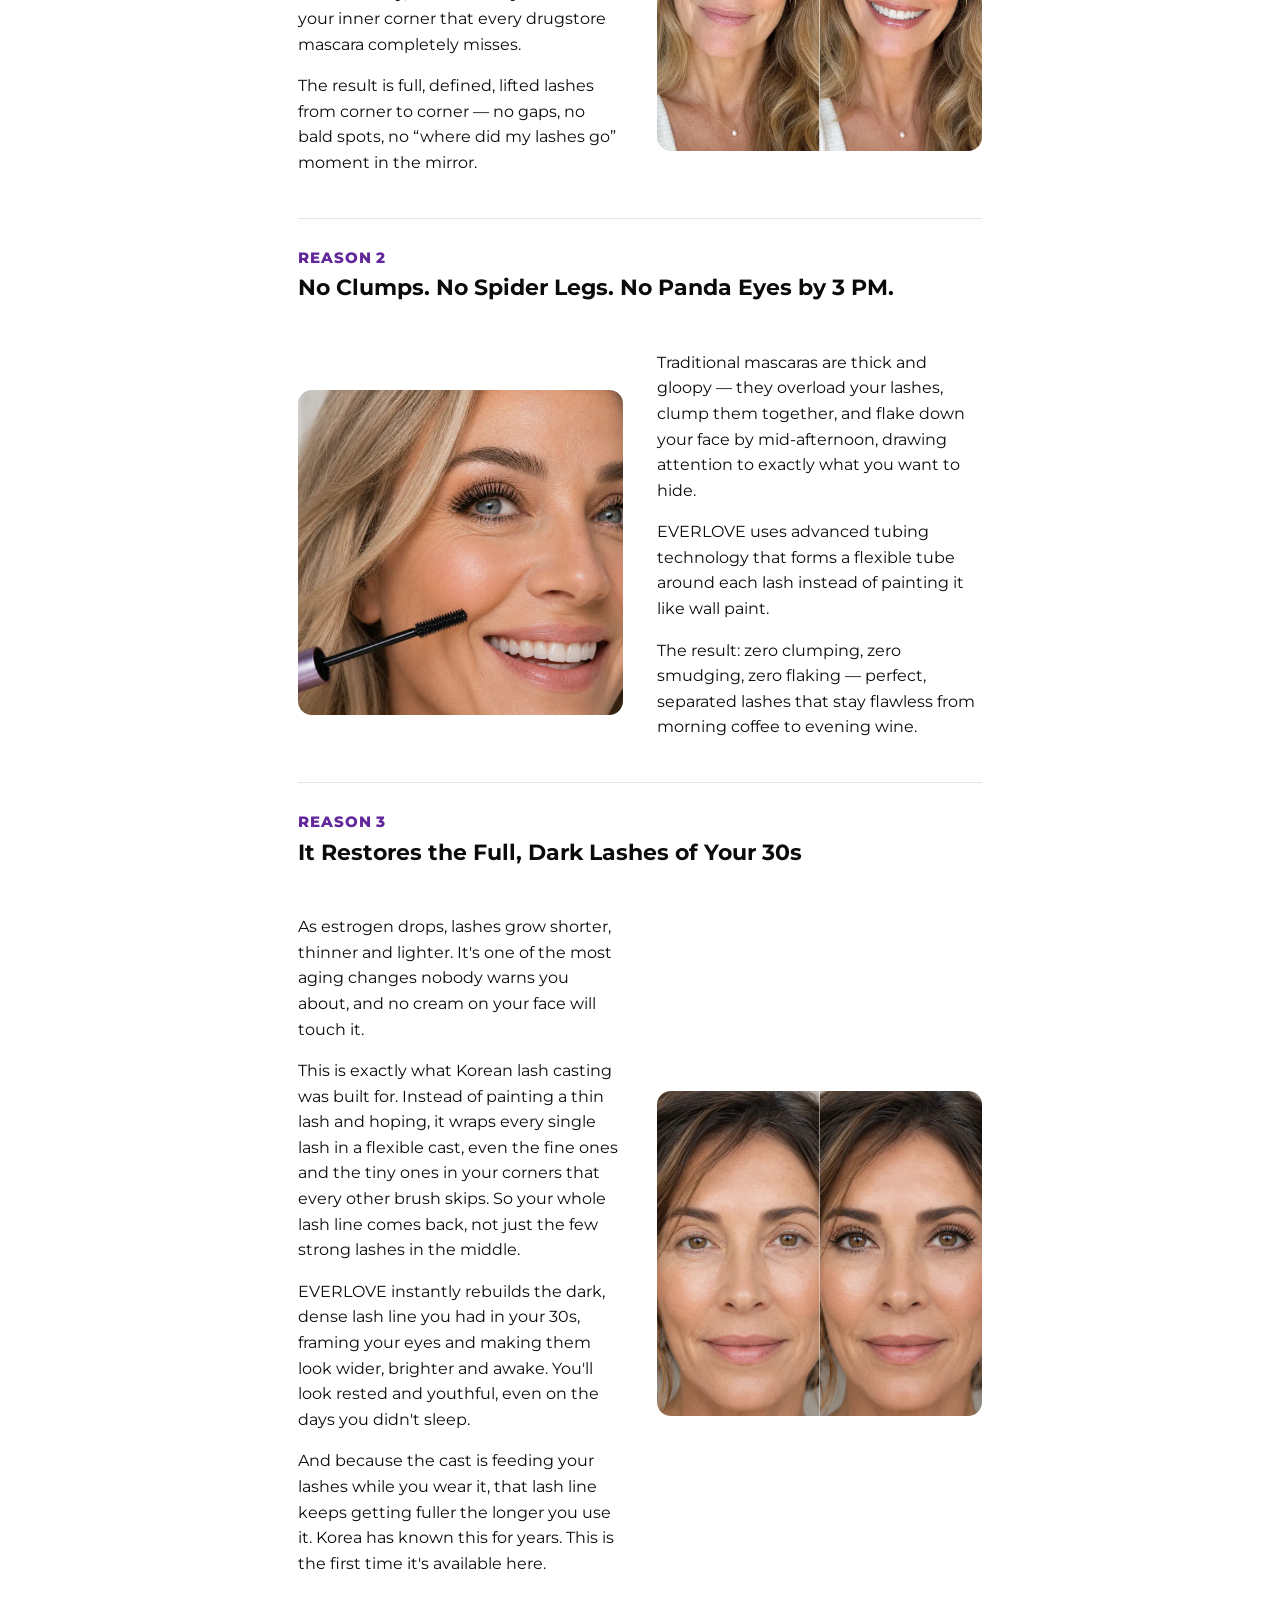
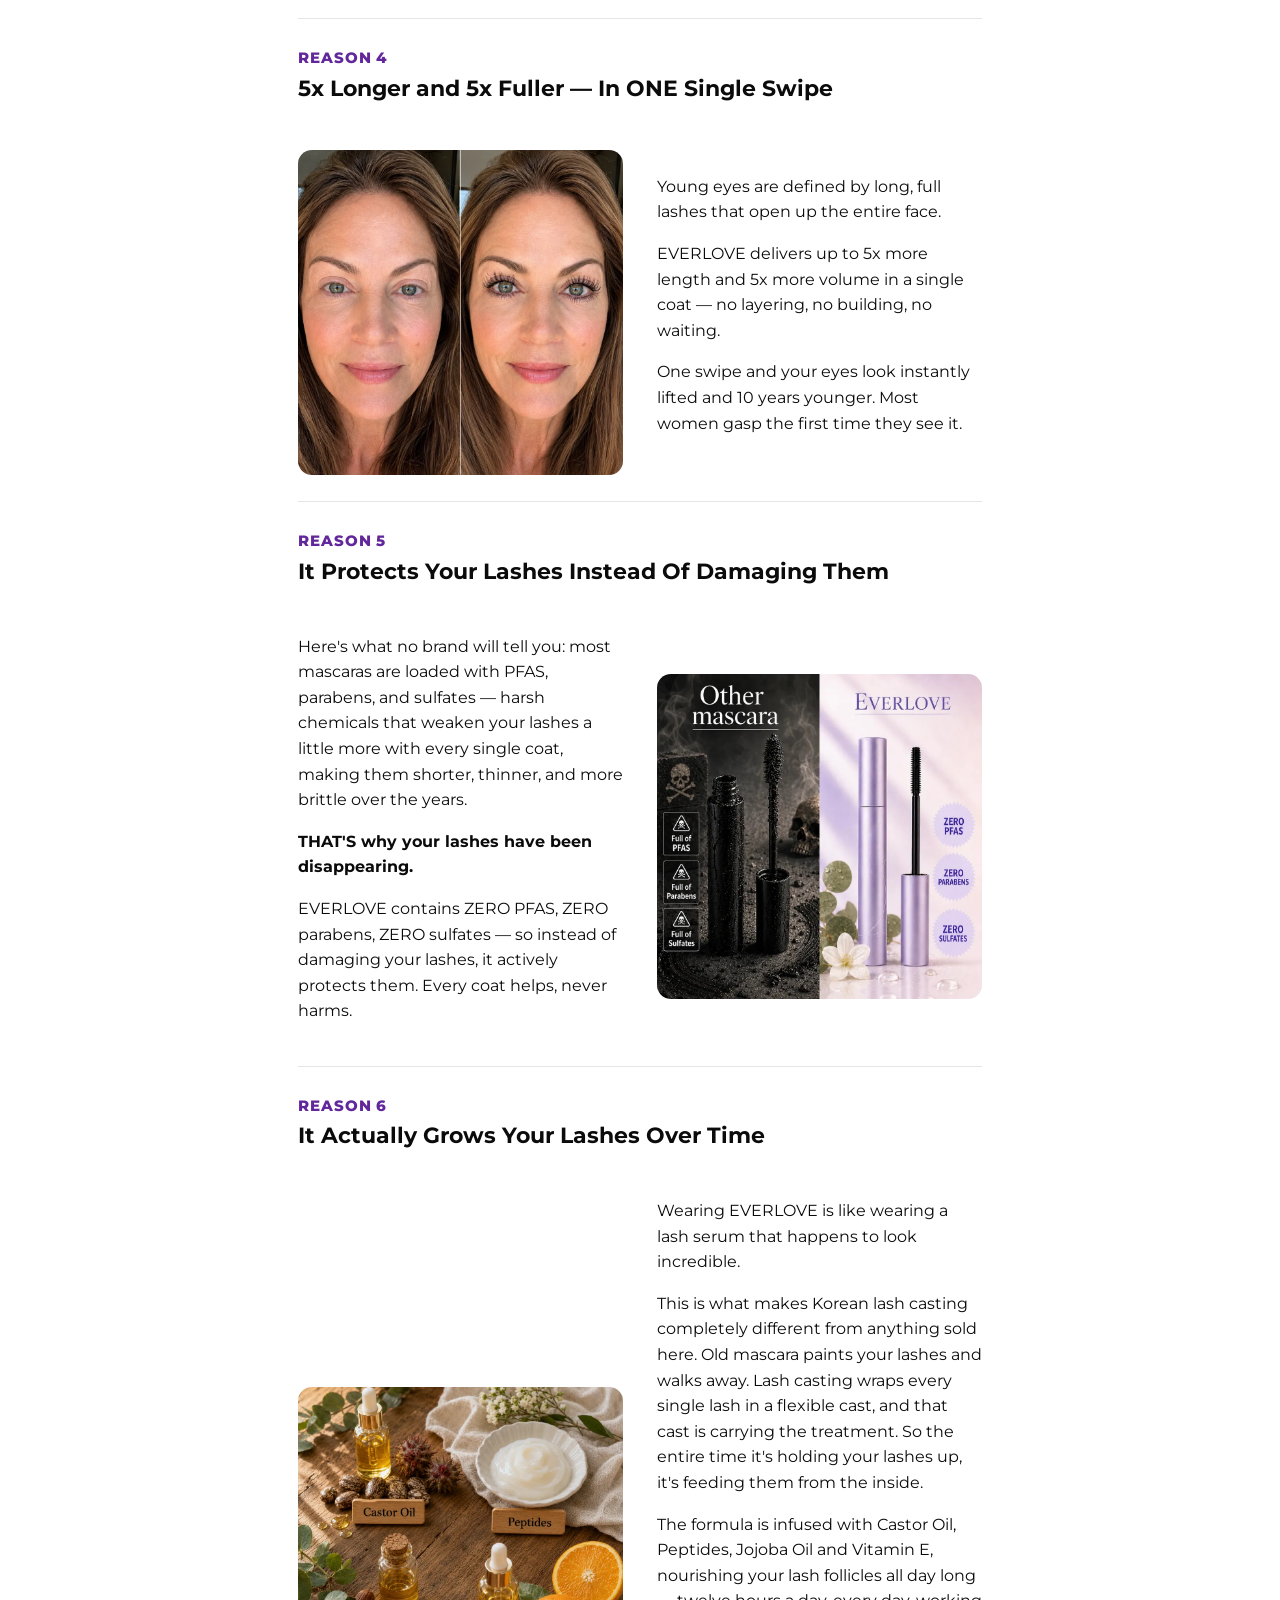
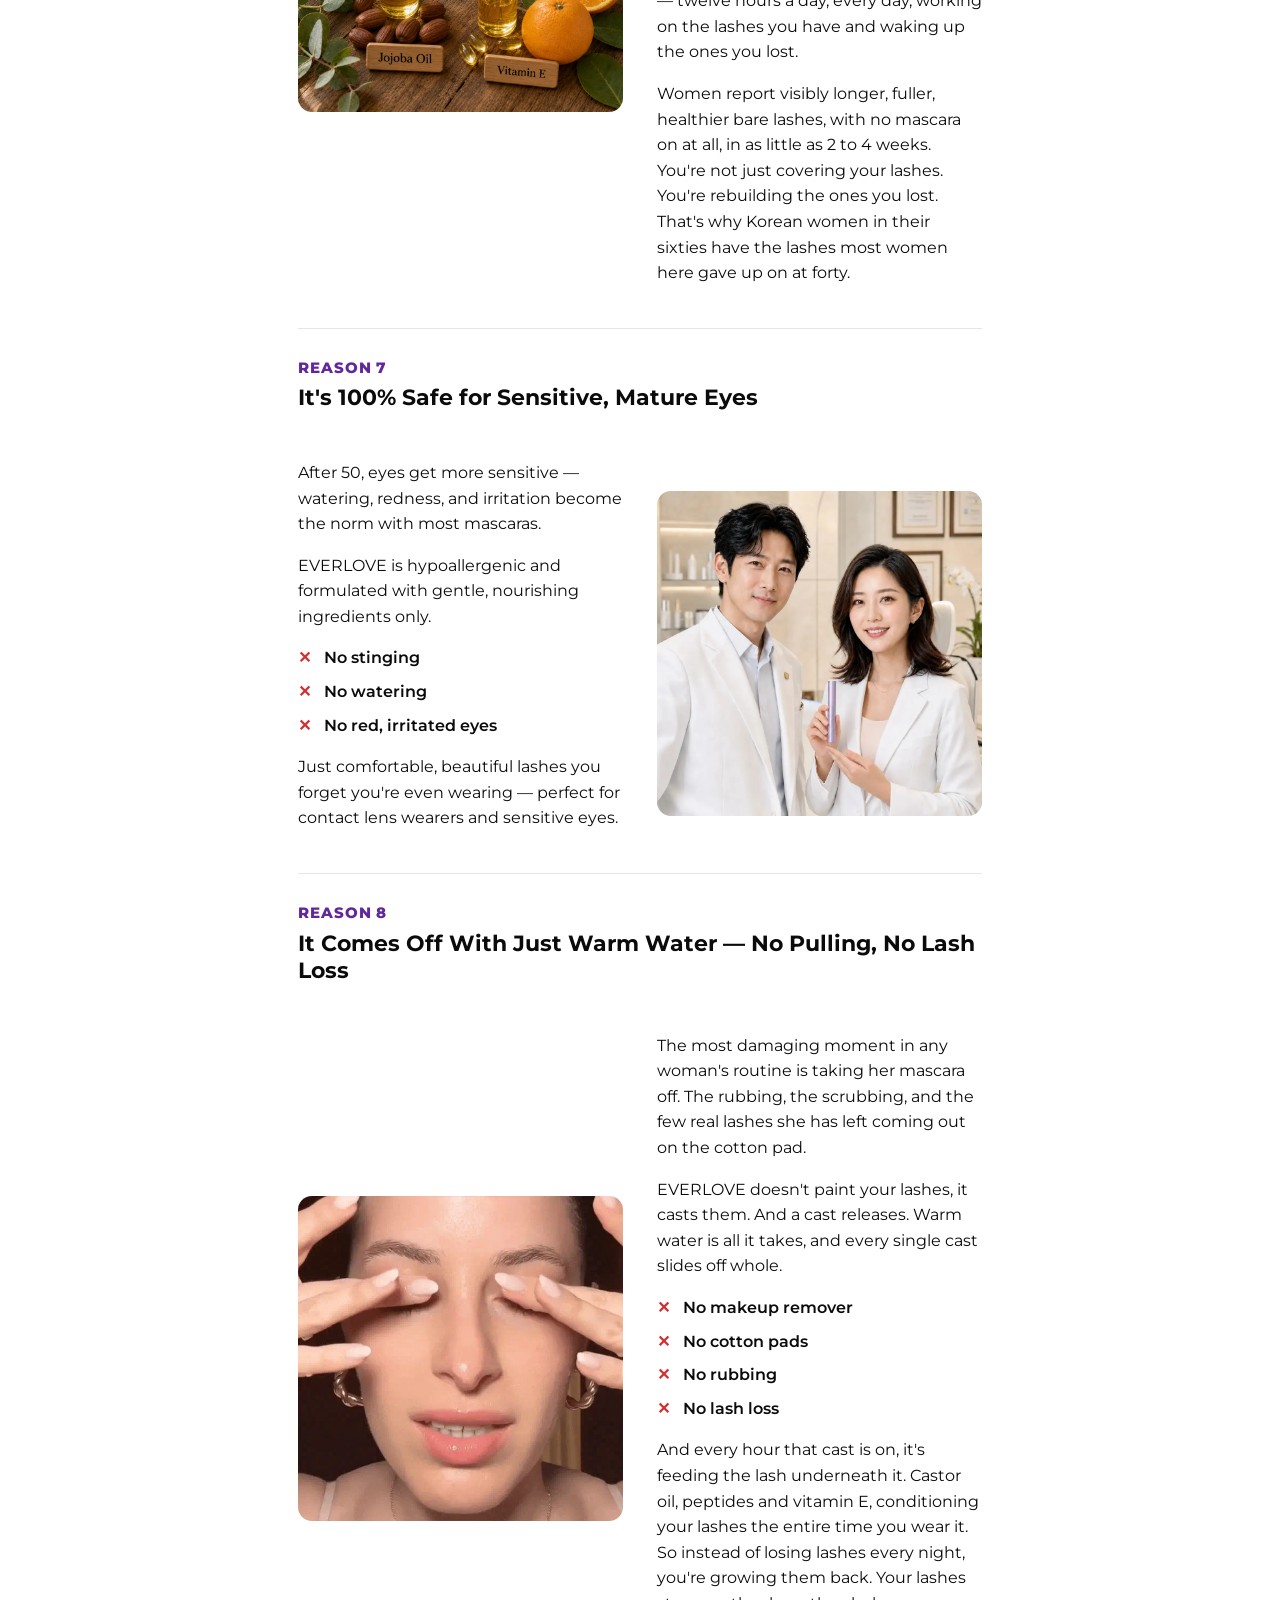
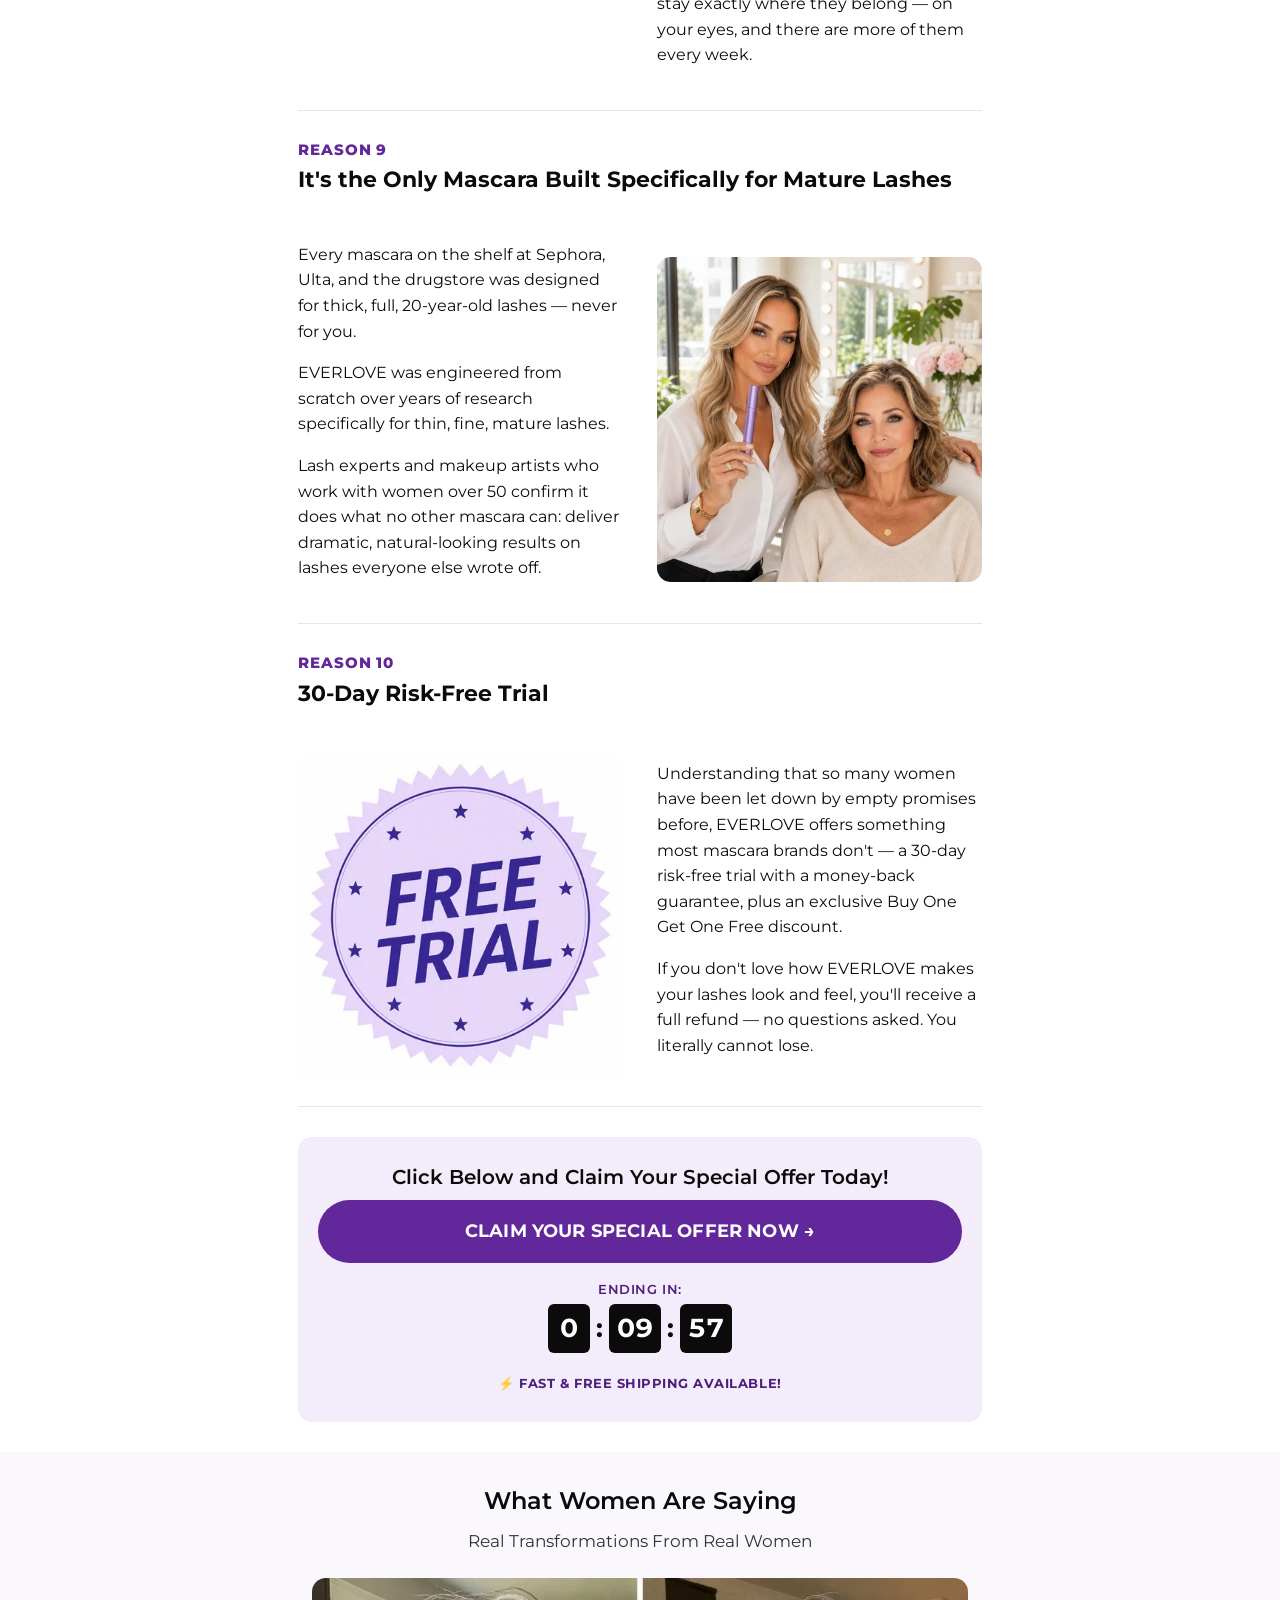
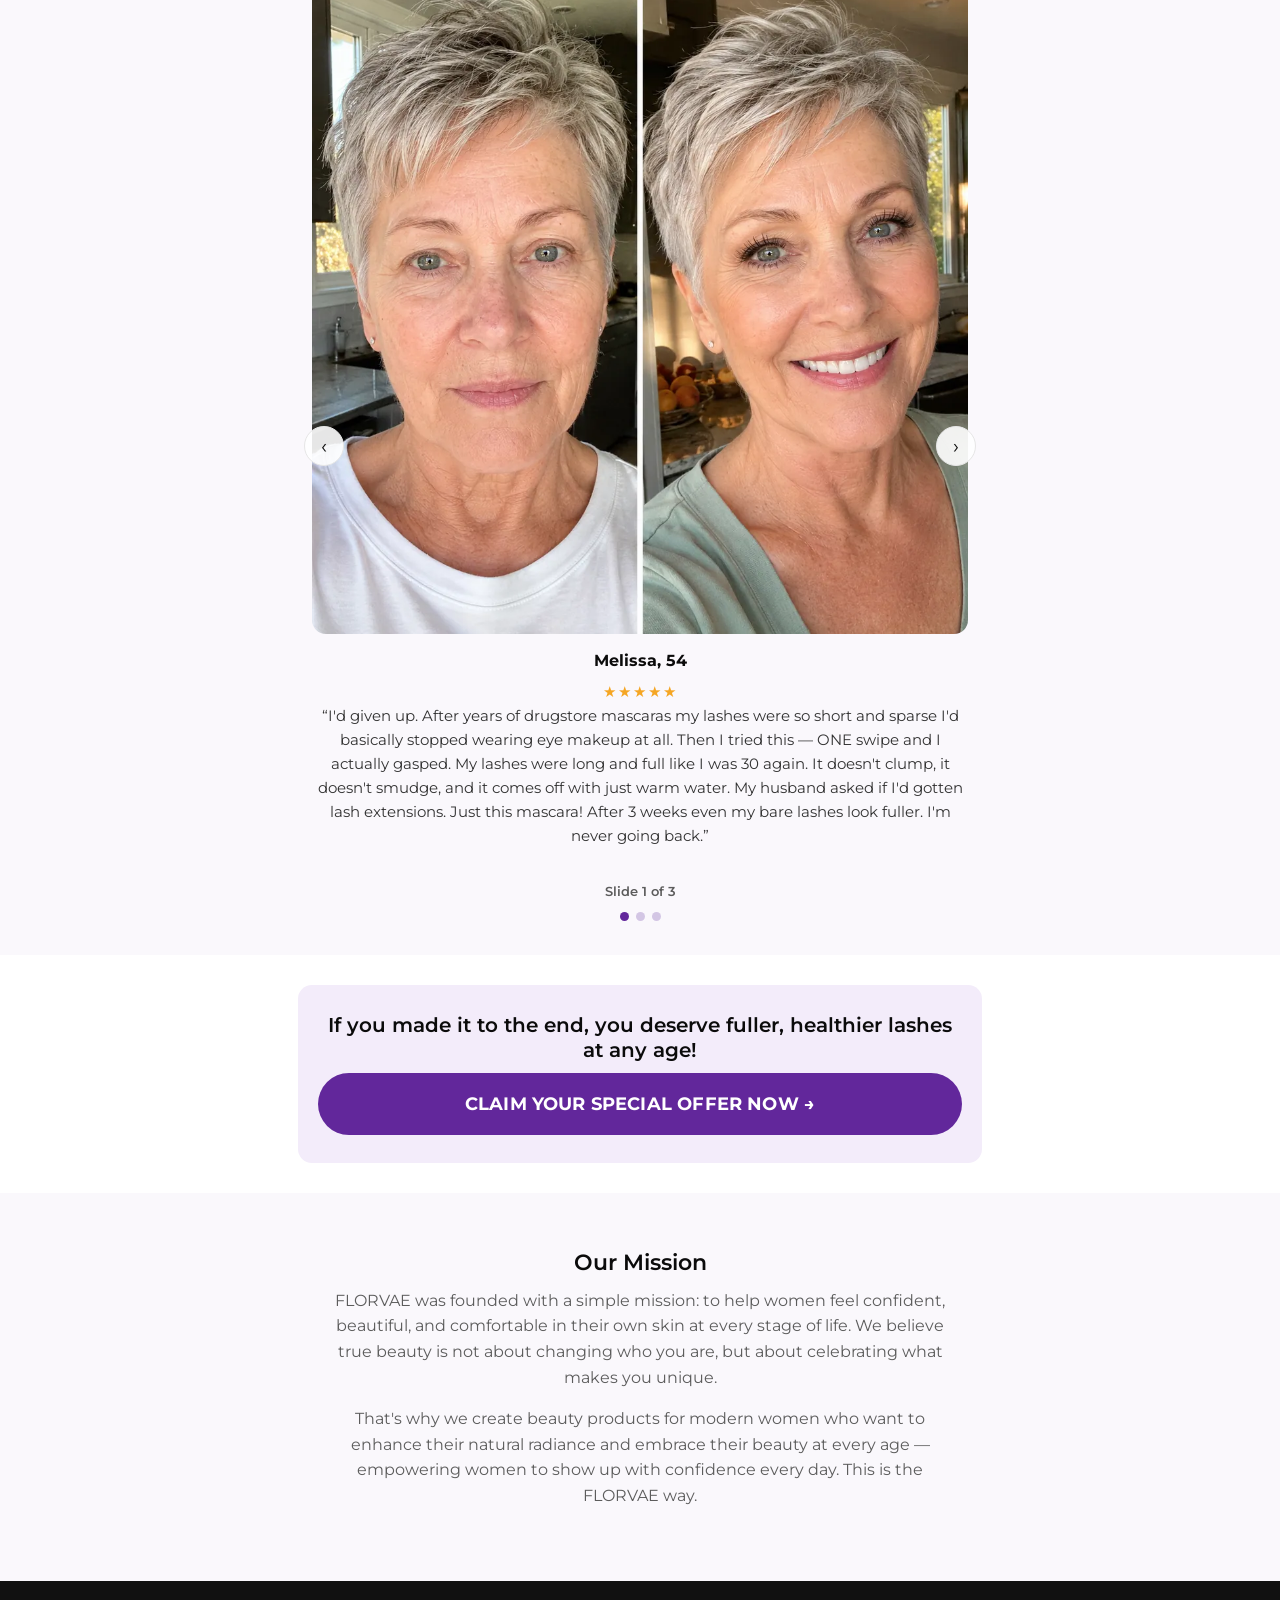
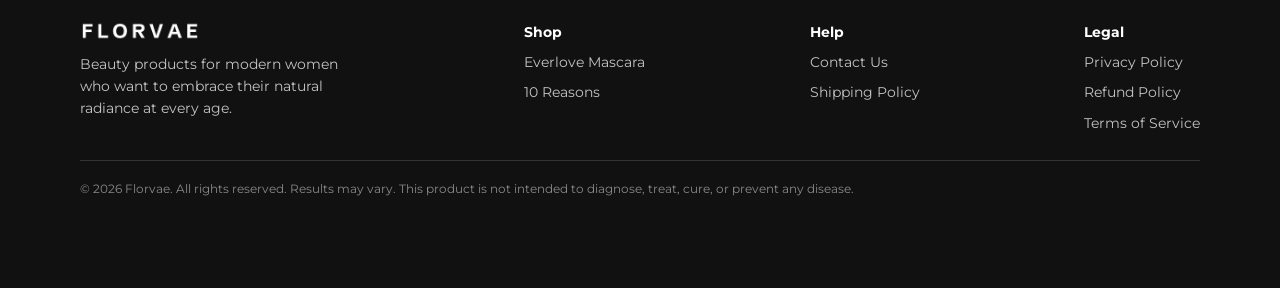
==== commit 78ad59f6: "Rebrand advertorial to Florvae - Replace FaceLove logo with Florvae wordmark (header + footer + favi" ====
--- a/everlove/index.html
+++ b/everlove/index.html
@@ -13,12 +13,12 @@
   <meta property="og:type" content="article">
   <meta property="og:title" content="10 Reasons Women Over 50 Are Getting Their 20-Year-Old Lashes Back">
   <meta property="og:description" content="The precision-brush mascara engineered specifically for thin, sparse, mature lashes.">
-  <meta property="og:image" content="https://florvae.com/assets/everlove/adv-offer-tube.webp">
+  <meta property="og:image" content="https://florvae.com/assets/everlove/adv-hero-collage.webp">
   <meta property="og:url" content="https://florvae.com/everlove/">
 
   <!-- PINTEREST_VERIFICATION -->
 
-  <link rel="icon" href="/assets/everlove/logo.webp">
+  <link rel="icon" href="/assets/everlove/florvae-logo.webp">
   <link rel="preconnect" href="https://fonts.googleapis.com">
   <link rel="preconnect" href="https://fonts.gstatic.com" crossorigin>
   <link href="https://fonts.googleapis.com/css2?family=Montserrat:wght@400;500;600;700;800&display=swap" rel="stylesheet">
@@ -94,7 +94,7 @@
   <header class="site-header">
     <div class="site-header__inner">
       <a class="site-header__logo" href="/everlove/" aria-label="Everlove home">
-        <img src="/assets/everlove/logo.webp" alt="Facelove Cosmetics" width="120" height="30">
+        <img src="/assets/everlove/florvae-logo.webp" alt="Florvae" width="120" height="30">
       </a>
     </div>
   </header>
@@ -289,9 +289,6 @@
     <!-- SECTION: mid CTA + countdown -->
     <div class="cta-block">
       <h3>Click Below and Claim Your Special Offer Today!</h3>
-      <div class="seal-row">
-        <img loading="lazy" src="/assets/everlove/adv-offer-tube.webp" alt="An advertisement for Everlove mascara, showing the product tube next to lavender and an award seal." width="240">
-      </div>
       <a class="btn btn--lg btn--block btn--pulse" href="/everlove/buy/">CLAIM YOUR SPECIAL OFFER NOW →</a>
       <div class="offerbar__label" style="margin-top:16px">Ending In:</div>
       <div class="countdown" data-countdown>
@@ -352,28 +349,18 @@
     </div>
   </div>
 
-  <!-- SECTION: newsletter -->
-  <section class="newsletter">
-    <h3>Sign Up To Our Newsletter</h3>
-    <p>Sign up now and be the first to receive our exclusive offers and tips.</p>
-    <form onsubmit="return false;">
-      <input type="email" placeholder="Enter your email" aria-label="Email address" required>
-      <button type="submit">Subscribe</button>
-    </form>
-  </section>
-
   <!-- SECTION: our mission -->
   <section class="mission">
     <h3>Our Mission</h3>
-    <p>FACELOVE was founded with a simple mission: to help women feel confident, beautiful, and comfortable in their own skin at every stage of life. We believe true beauty is not about changing who you are, but about celebrating what makes you unique.</p>
-    <p>That's why we create beauty products for modern women who want to enhance their natural radiance and embrace their beauty at every age — empowering women to show up with confidence every day. This is the FACELOVE way.</p>
+    <p>FLORVAE was founded with a simple mission: to help women feel confident, beautiful, and comfortable in their own skin at every stage of life. We believe true beauty is not about changing who you are, but about celebrating what makes you unique.</p>
+    <p>That's why we create beauty products for modern women who want to enhance their natural radiance and embrace their beauty at every age — empowering women to show up with confidence every day. This is the FLORVAE way.</p>
   </section>
 
   <!-- SECTION: footer -->
   <footer class="site-footer">
     <div class="site-footer__inner">
       <div>
-        <img src="/assets/everlove/logo.webp" alt="Facelove Cosmetics" width="120" style="filter:brightness(0) invert(1);margin-bottom:12px">
+        <img src="/assets/everlove/florvae-logo.webp" alt="Florvae" width="120" style="filter:brightness(0) invert(1);margin-bottom:12px">
         <p style="max-width:280px">Beauty products for modern women who want to embrace their natural radiance at every age.</p>
       </div>
       <nav aria-label="Shop">
@@ -383,18 +370,16 @@
       </nav>
       <nav aria-label="Help">
         <strong style="color:#fff">Help</strong>
-        <a href="#">Track Your Order</a>
-        <a href="#">Contact Us</a>
-        <a href="#">FAQ</a>
-        <a href="#">Shipping Policy</a>
+        <a href="https://florvae.com/pages/contact">Contact Us</a>
+        <a href="https://florvae.com/policies/shipping-policy">Shipping Policy</a>
       </nav>
       <nav aria-label="Legal">
         <strong style="color:#fff">Legal</strong>
-        <a href="#">Privacy Policy</a>
-        <a href="#">Refund Policy</a>
-        <a href="#">Terms of Service</a>
+        <a href="https://florvae.com/policies/privacy-policy">Privacy Policy</a>
+        <a href="https://florvae.com/policies/refund-policy">Refund Policy</a>
+        <a href="https://florvae.com/policies/terms-of-service">Terms of Service</a>
       </nav>
-      <div class="site-footer__legal">© 2026 Facelove Cosmetics. All rights reserved. Results may vary. This product is not intended to diagnose, treat, cure, or prevent any disease.</div>
+      <div class="site-footer__legal">© 2026 Florvae. All rights reserved. Results may vary. This product is not intended to diagnose, treat, cure, or prevent any disease.</div>
     </div>
   </footer>
 
